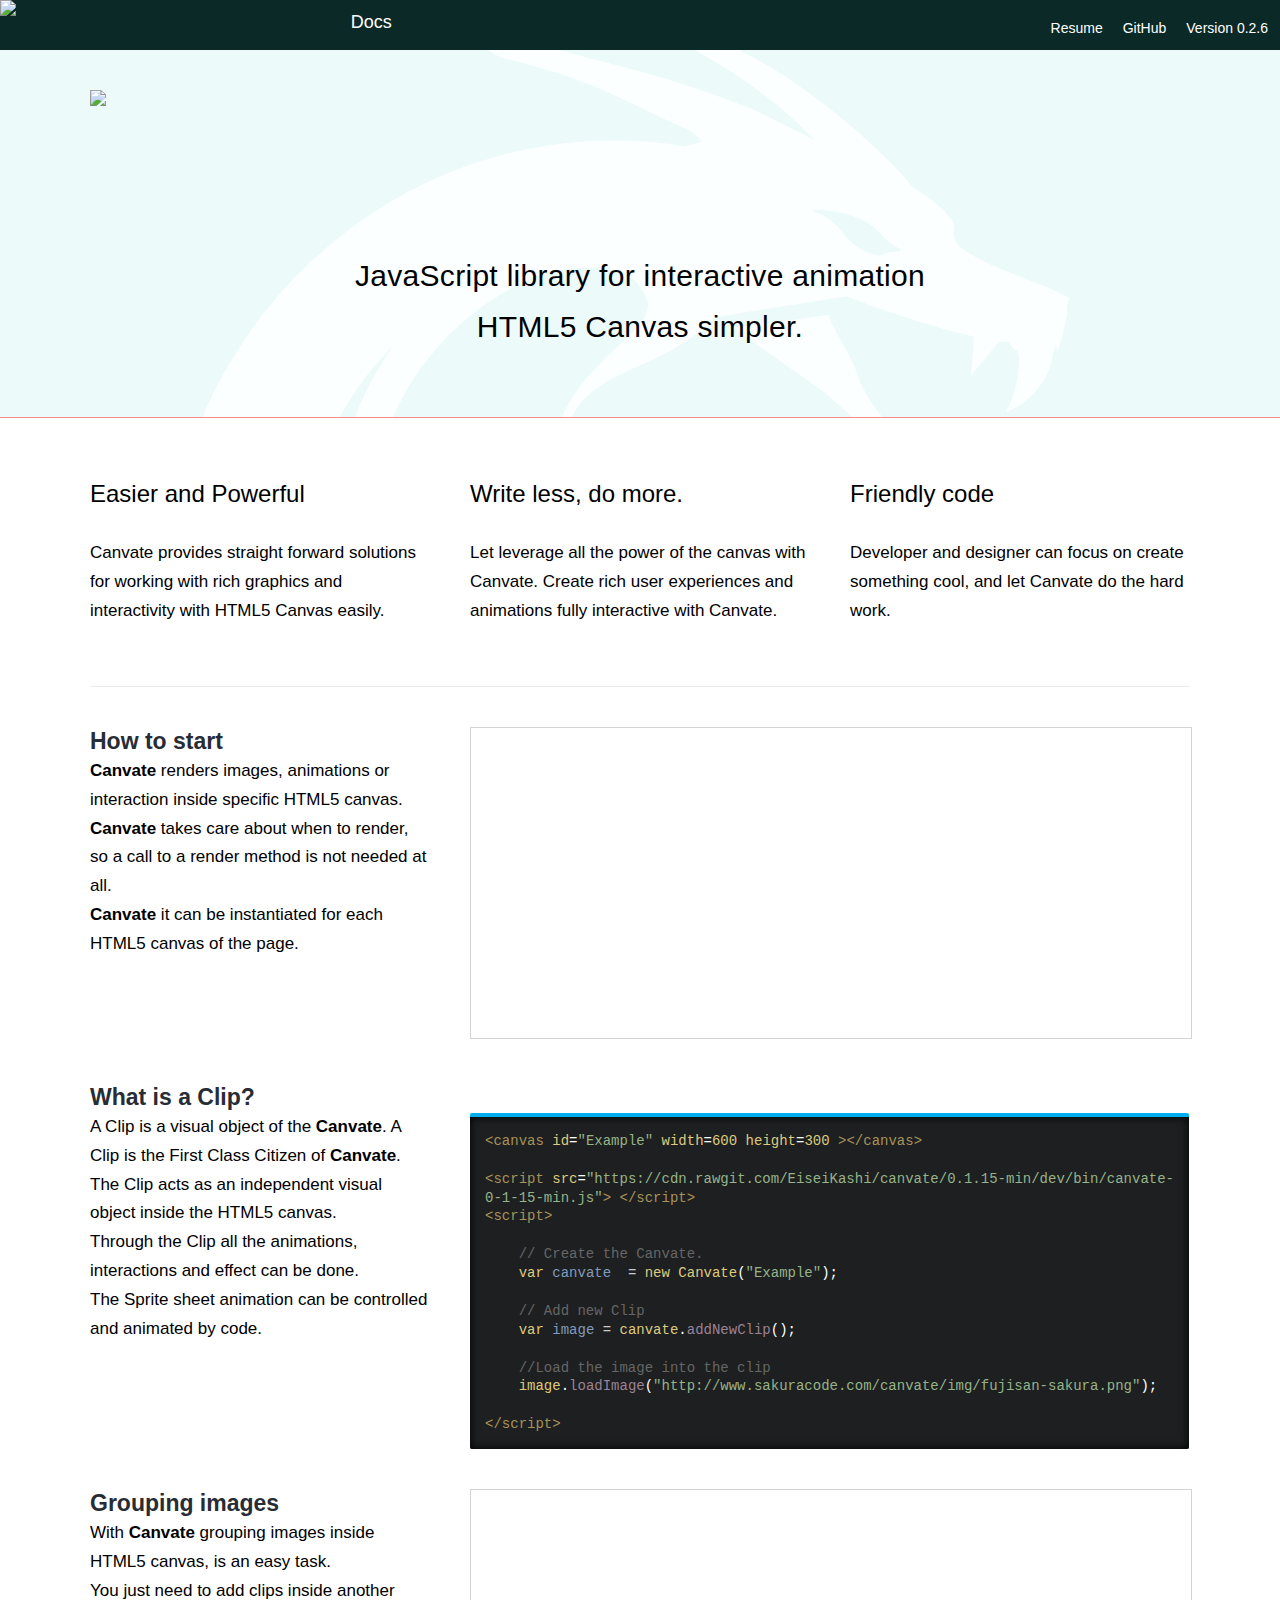
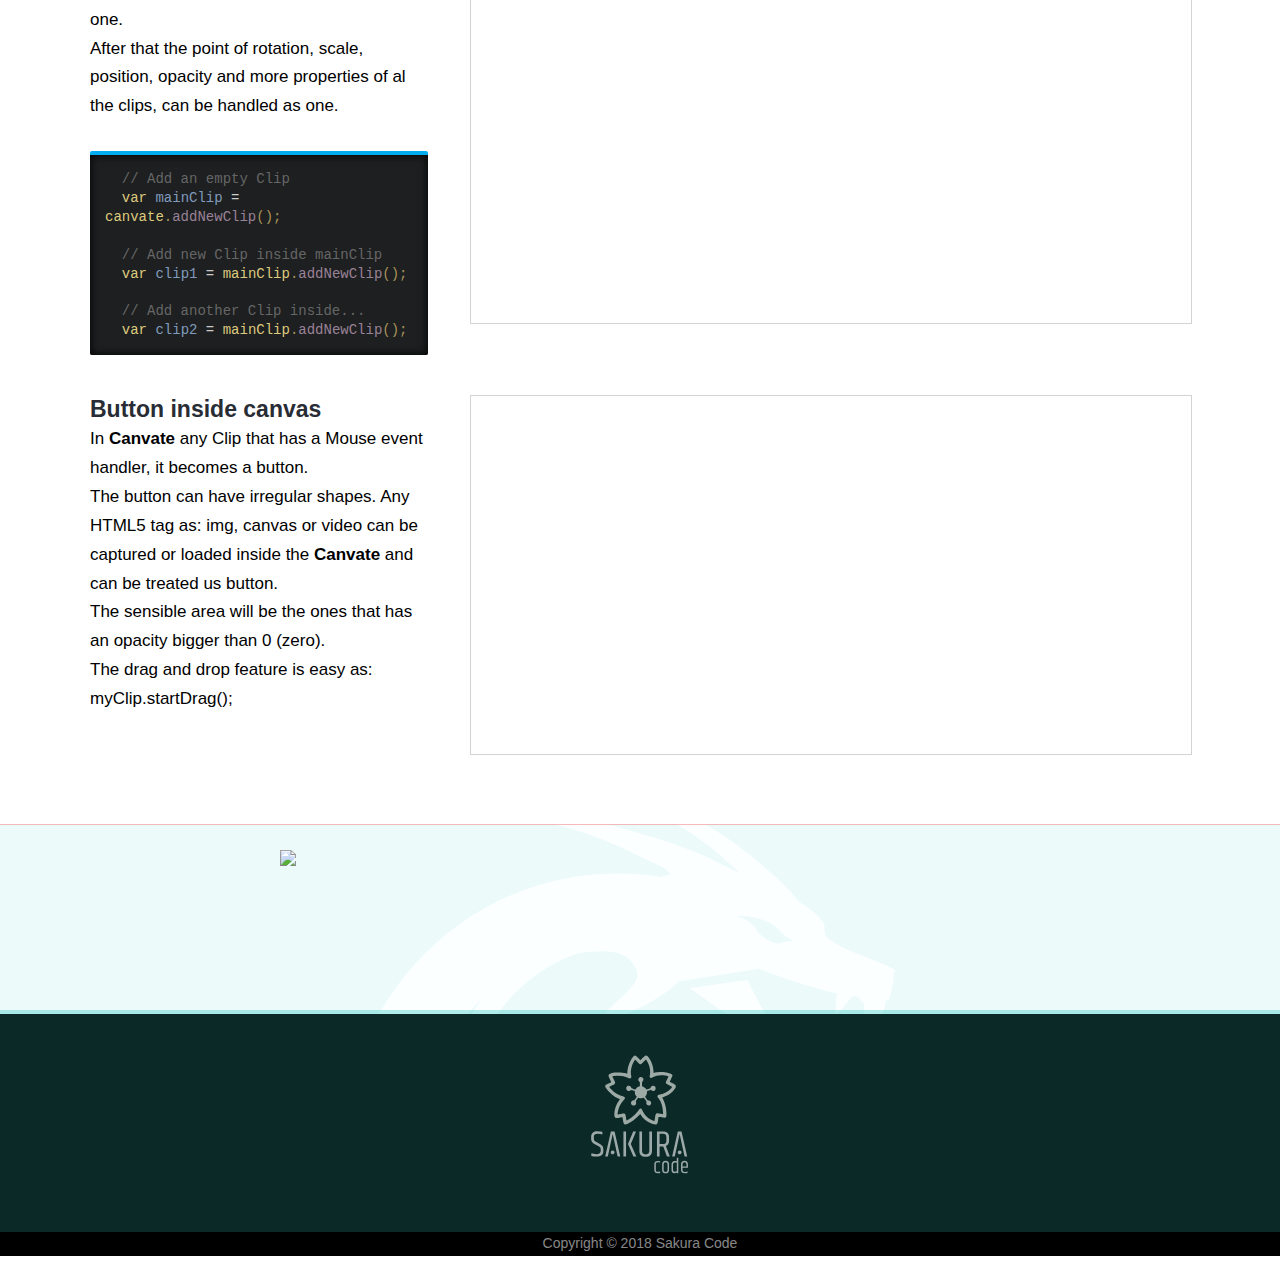
==== canvate/index.html @ 4db417fb "General udpate" ====
<!DOCTYPE html>
<html>
    <head>
    <link rel="shortcut icon" type="image/x-icon" href="canvate.ico">
    <html manifest="canvate.appcache">
    <meta charset="utf-8" />
    <meta name="viewport" content="width=device-width, initial-scale=1.0" />
	<style>
		*,html {
			box-sizing: border-box
		}
		body,html {
			-webkit-font-smoothing: antialiased;
			-moz-osx-font-smoothing: grayscale;
			font-family: -apple-system,BlinkMacSystemFont,Segoe UI,Roboto,Oxygen,Ubuntu,Cantarell,Fira Sans,Droid Sans,Helvetica Neue,sans-serif
		}

		*,a,abbr,address,blockquote,body,caption,cite,code,dd,del,dfn,div,dl,dt,em,fieldset,form,h1,h2,h3,h4,h5,h6,html,iframe,img,ins,label,legend,li,object,ol,p,pre,q,small,span,strong,sub,sup,table,tbody,td,tfoot,th,thead,tr,ul {
			margin: 0;
			border: 0;
			padding: 0
		}

		body,figure {
			position: relative
		}

		.row,figure img {
			width: 100%
		}

		.column-12,nav ul li {
			float: left
		}

		.mainHeader,.secondHeader {
			background-image: url(img/iso-canvate-shiroi.svg);
			background-repeat: no-repeat
		}

		.demos p,.mainArticle h1,.mainArticle p,.row,footer section ul li,h2,h3,pre {
			text-align: left
		}

		body {
			overflow-x: hidden
		}

		* {
			text-align: center
		}

		html {
			display: block;
			font-weight: 400;
			font-style: normal
		}

		a {
			color: inherit;
			text-decoration: none;
			background-color: transparent
		}

		a:active,a:hover {
			outline-width: 0;
			color: #55D5CD
		}

		h3 {
			font-size: 24px;
			font-weight: 200;
			line-height: 1.3
		}

		p {
			font-size: 17px;
			line-height: 1.7;
			font-weight: 400
		}

		ol,ul {
			list-style: none
		}

		article,aside,figcaption,figure,figure img,footer,header,hgroup,nav,object,section,video {
			display: block
		}

		a img {
			border: 0
		}

		.row {
			max-width: 1100px;
			min-width: 780px;
			margin: 0 auto
		}

		.column,.column-1,.column-10,.column-11,.column-2,.column-3,.column-4,.column-5,.column-6,.column-7,.column-8,.column-9 {
			margin-right: 3.8%;
			float: left;
			min-height: 1px
		}

		.column-1 {
			width: 4.85%
		}

		.column-2 {
			width: 13.45%
		}

		.column-3 {
			width: 22.05%
		}

		.column-4 {
			width: 30.75%
		}

		.column-5 {
			width: 39.45%
		}

		.column-6 {
			width: 48%
		}

		.column-7 {
			width: 56.75%
		}

		.column-8 {
			width: 65.4%
		}

		.column-9 {
			width: 74.05%
		}

		.column-10 {
			width: 82.7%
		}

		.column-11 {
			width: 91.35%
		}

		.column-12 {
			width: 100%
		}

		.last {
			margin-right: 0;
			padding-right: 0
		}

		embed,img,object {
			max-width: 100%
		}

		img {
			height: auto
		}

		footer,header,nav,section {
			border: 0;
			margin: 0;
			padding: 0;
			display: block
		}

		body header nav ul {
			padding-top: 0
		}

		body header aside ul {
			padding-top: 19px
		}

		body header nav ul li a {
			display: block;
			padding: 12px 20px 11px;
			cursor: pointer;
			font-weight: 300;
			font-size: 18px;
			text-decoration: none
		}

		header section img {
			display: block;
			margin-left: auto;
			margin-right: auto;
			width: auto%;
			height: 50px
		}

		header section p {
			margin-top: 30px;
			text-align: left
		}

		.header1 {
			background-color: #0a2927;
			color: #fff;
			position: fixed;
			z-index: 1;
			width: 100%;
			top: 0;
			left: 0
		}

		.mainHeader,pre {
			position: relative
		}

		section#header2 {
			padding-top: 90px;
			padding-bottom: 50px
		}

		section#header2 section p {
			text-align: center;
			font-size: 24px;
			letter-spacing: .01em;
			font-weight: 200
		}

		.demos h3,.mainArticle h1,.mainArticle h3,h2 {
			font-weight: 700
		}

		section#header3 {
			padding-bottom: 85px
		}

		section.headerButtons section a {
			font-size: 20px;
			color: #000;
			white-space: nowrap;
			transition: all .2s ease-out;
			-webkit-transition: all .2s ease-out;
			-moz-transition: all .2s ease-out;
			padding: 10px 25px;
			background-color: #55D5CD
		}

		section a {
			transition: all .2s ease-out;
			-webkit-transition: all .2s ease-out;
			-moz-transition: all .2s ease-out
		}

		#header5 section a:hover,section#header3 section a:hover {
			color: #fff
		}

		header.header4 {
			margin-top: 60px;
			border-bottom: 1px solid #ececec;
			padding-bottom: 60px
		}

		header.full-container.secondHeader {
			margin-top: 50px;
			border-top: .1px solid #f6898991;
			border-bottom: 4px solid #55d5cd75
		}

		section#header5 {
			padding-top: 25px;
			padding-bottom: 20px
		}

		aside ul li {
			float: right
		}

		aside a {
			padding: 5px 10px;
			white-space: nowrap;
			font-size: 14px
		}

		header.full-container.mainHeader,header.full-container.secondHeader {
			background-color: #55D5CD1c
		}

		.demos article {
			padding-top: 40px;
			height: 100%
		}

		.demos h3 {
			max-width: 11em;
			font-size: 23px;
			line-height: 1.3;
			color: #282c34
		}

		.demos section.codepen {
			height: 100%
		}

		.demos a {
			color: #55D5CD
		}

		.demos a:active,a:hover {
			outline-width: 0;
			color: #55D5CD
		}

		pre {
			margin: 0;
			counter-reset: linenumber
		}

		canvas {
			border: .5px solid #d3d3d3
		}

		h2 {
			color: #999;
			font-size: 14px;
			line-height: 3;
			margin-top: 20px;
			text-transform: uppercase;
			letter-spacing: .08em
		}

		footer {
			width: 100%;
			background-color: #0a2927;
			overflow: hidden
		}

		footer img {
			opacity: .6;
			width: 100px;
			height: auto;
			margin-top: 40px
		}

		footer a,footer p {
			font-size: 14px;
			color: #ffffff8a;
			margin-top: 52px;
		}

		.copy {
			width: 100%;
			background-color: #000
		}

		.copy p {
			width: 100%;
			max-width: 100%
		}

		.mainHeader {
			overflow: hidden;
			background-position: 157px -22px;
			background-size: 917px auto;
			border-bottom: .1px solid #f68989
		}

		.secondHeader {
			background-position: 337px -51px;
			background-size: 561px auto
		}

		#header5 section img {
			height: 125px
		}

		#header5 section a {
			display: inline-block;
			margin-top: 52px;
			padding: 10px 25px
		}

		.mainArticle,.mainArticle h1 {
			margin-top: 60px
		}

		.clearfix:after,ul:after {
			content: ".";
			display: block;
			height: 0;
			clear: both;
			visibility: hidden
		}

		* html .clearfix,* html ul {
			height: 1%
		}

		.clearfix,ul {
			display: block
		}

		.container {
			padding-left: 20px;
			padding-right: 20px
		}

		.full-container {
			width: 100%;
			padding-bottom: 15px
		}

		.navActive {
			background-color: #373940;
			color: #fff;
			outline: 0;
			border-bottom: #55d5cd solid 4px
		}

		.mainArticle h1 {
			color: #0a2927;
			margin-bottom: 30px;
			font-size: 60px;
			line-height: 65px
		}

		.mainArticle h3 {
			font-size: 25px;
			line-height: 1.3;
			padding-top: 30px
		}

		pre {
			border-radius: 2px;
			border-top: 4px solid #00aeef;
			-moz-box-shadow: inset 0 0 10px #000;
			box-shadow: inset 0 0 10px #000;
			font-family: "Source Code Pro",Menlo,Consolas,Monaco,monospace;
			font-size: 14px;
			padding: 15px;
			white-space: pre-wrap;
			line-height: 1.35;
			-moz-tab-size: 2;
			tab-size: 2;
			height: 100%;
			overflow: auto;
			-webkit-overflow-scrolling: touch;
			margin-top: 30px;
			color: #fff;
			background: #1d1f20
		}

		.cm-atom,.cm-keyword {
			color: #ddca7e
		}

		.box-html .cm-atom {
			color: #96b38a
		}

		.cm-number,.cm-unit {
			color: #d0782a
		}

		.cm-def {
			color: #809bbd
		}

		.cm-variable {
			color: #ddca7e
		}

		.cm-variable-2 {
			color: #809bbd
		}

		.cm-property {
			color: #9a8297
		}

		.cm-operator {
			color: #ccc
		}

		.cm-comment {
			color: #666
		}

		.cm-string,.cm-string-2 {
			color: #96b38a
		}

		.cm-meta {
			color: #9a8297
		}

		.cm-header {
			color: #ff6400
		}

		.cm-tag {
			color: #a7925a
		}

		.box-css .cm-tag,.cm-attribute,.cm-builtin,.cm-em,.cm-qualifier,.cm-strong {
			color: #ddca7e
		}

		@media screen and (min-width: 1280px) {
			section#header2 section img {
				height:160px;
				width: auto
			}

			section#header2 section p {
				font-size: 30px;
				margin-top: 0
			}

			section#header3 section a {
				font-size: 20px;
				padding-top: 15px;
				padding-bottom: 15px
			}

			.mainArticle h3 {
				font-size: 25px;
				line-height: 1.3
			}
		}

		@media handheld,only screen and (max-width: 779px) {
			body {
				font-size:16px;
				-webkit-text-size-adjust: none
			}

			body .container {
				padding: 0
			}

			body,body .container,body .row {
				min-width: 0
			}

			body .column,body .column-1,body .column-10,body .column-11,body .column-12,body .column-2,body .column-3,body .column-4,body .column-5,body .column-6,body .column-7,body .column-8,body .column-9 {
				width: auto;
				margin-left: 0;
				margin-right: 0;
				padding-left: 20px;
				padding-right: 20px
			}

			body .column-12 {
				float: none
			}

			header section p {
				margin-top: 5px
			}

			body header.full-container.mainHeader {
				background-image: url(img/iso-canvate-shiroi.svg);
				background-repeat: no-repeat;
				background-position: -91px -73px;
				background-size: 813px auto;
				border-bottom: .1px solid #f68989
			}

			aside.column-4.last {
				padding-left: 59px
			}

			section.column-12 {
				width: 100%;
				padding: 0;
				margin: 0
			}

			section.column-4 {
				width: 94.5%
			}

			section.codepen.column-8 {
				width: 85%
			}

			section#header2 {
				padding-top: 60px;
				padding-bottom: 30px
			}

			section#header2 section img {
				height: 100px
			}

			section#header3 {
				padding-bottom: 20px
			}

			header.header4 {
				margin-top: -5px;
				padding-bottom: 30px
			}

			header .phrase p {
				margin-top: 10px
			}

			section.phrase.column-4 {
				margin-top: 25px
			}

			section#header5 {
				padding-top: 20px;
				padding-bottom: 15px
			}

			.secondHeader {
				background-position: -36px -53px;
				background-size: 449px auto
			}

			section#sakura p {
				margin-top: 7px
			}

			.demos article {
				padding-top: 25px
			}

			.full-container {
				padding-bottom: 5px
			}

			header.full-container.secondHeader {
				margin-top: 25px
			}

			#header5 section.column-2 {
				display: none
			}

			#header5 section.column-4 {
				width: 49.9%;
				padding: 0
			}

			#header5 section a {
				margin-top: 20px
			}

			#header5 section.column-2.last {
				width: 0
			}

			footer section.column-3 {
				width: 19%;
				margin-left: 0;
				margin-right: 0
			}
		}

		@media screen and (max-width: 599px) {
			.container {
				padding:0
			}

			.header1 aside {
				display: none
			}
		}
	</style>
    <title>CANVATE</title>
    </head>
    <body class="full-container">
        <header class="header1 clearfix">
            <section class="column-3">
                <img src="http://sakuracode.com/canvate/img/canvate-shiroi-aoi-1.svg">
            </section>
            <nav class="column-5">
                <ul>
                    <li><a href="https://github.com/EiseiKashi/canvate/" target="_blank">Docs</a></li>
                </ul>
             </nav>
            <aside class="column-4 last">
                <ul>
                    <li><a href="https://cdn.rawgit.com/EiseiKashi/canvate/0.2.6/dev/bin/canvate-0-2-6.js">Version 0.2.6</a></li>
                    <li><a href="https://github.com/EiseiKashi/canvate/">GitHub</a></li>
                    <li><a href="http://sakuracode.com/canvate/resume/Eisei-Kashi-Full-Stack-Developer.pdf">Resume</a></li>
                </ul>
            </aside>
        </header>
        <header class="full-container mainHeader">
            <section id="header2" class="row clearfix">
                    <section class="column-12">
                        <img src="http://sakuracode.com/canvate/img/canvate.svg">
                        <p>JavaScript library for interactive animation</p>
                        <p>HTML5 Canvas simpler.</p>
                    </section>
            </section>
        </header>
        <header class="header4 row clearfix">
            <section class="phrase column-4">
                <h3>Easier and Powerful</h3>
                <p>Canvate provides straight forward solutions for working with rich graphics and interactivity with HTML5 Canvas easily.</p>
            </section>
            <section class="phrase column-4">
                <h3>Write less, do more.</h3>
                <p>Let leverage all the power of the canvas with Canvate. Create rich user experiences and animations fully interactive with Canvate.</p>
                
            </section>
            <section class="phrase column-4 last">
                <h3>Friendly code</h3>
                <p>Developer and designer can focus on create something cool, and let Canvate do the hard work.</p>
            </section>
        </header>
        <section class="demos full-container clearfix">
            <article class="row clearfix">
                <section class="column-4">
                    <h3>How to start</h3>
                    <p><b>Canvate</b> renders images, animations or interaction inside specific HTML5 canvas. <b>Canvate</b> takes care about when to render, so a call to a render method is not needed at all.</p>
                    <p><b>Canvate</b> it can be instantiated for each HTML5 canvas of the page.</p>
                </section>
                <section class="column-8 last">
					<canvas id="demo2" width=720 height=310></canvas>
				</section>
            </article>
			<article class="row clearfix">
				<section class="column-4">
                    <h3>What is a Clip?</h3>
                    <p>A Clip is a visual object of the <b>Canvate</b>. A Clip is the First Class Citizen of <b>Canvate</b>. The Clip acts as an independent visual object inside the HTML5 canvas.</p>
                    <p>Through the Clip all the animations, interactions and effect can be done.</p><p>The Sprite sheet animation can be controlled and animated by code.</p>
                </section>
                <section class="column-8 last">
                   <pre><code class=" cm-s-default"><span class="cm-tag cm-bracket">&lt;</span><span class="cm-tag">canvas</span> <span class="cm-attribute">id</span>=<span class="cm-string">"Example"</span> <span class="cm-attribute">width</span>=<span class="cm-attribute">600</span> <span class="cm-attribute">height</span>=<span class="cm-attribute">300</span> <span class="cm-tag cm-bracket cm-error">&gt;</span><span class="cm-tag cm-bracket">&lt;/</span><span class="cm-tag">canvas</span><span class="cm-tag cm-bracket">&gt;</span><br><br><span class="cm-tag cm-bracket">&lt;</span><span class="cm-tag">script</span> <span class="cm-attribute">src</span>=<span class="cm-string">"https://cdn.rawgit.com/EiseiKashi/canvate/0.1.15-min/dev/bin/canvate-0-1-15-min.js"</span><span class="cm-tag cm-bracket">&gt;</span> <span class="cm-tag cm-bracket">&lt;/</span><span class="cm-tag">script</span><span class="cm-tag cm-bracket">&gt;</span><br><span class="cm-tag cm-bracket">&lt;</span><span class="cm-tag">script</span><span class="cm-tag cm-bracket">&gt;</span><code data-lang="javascript" id="actual-js-code" data-og-lang="javascript" data-alt-lang="javascript" class=" cm-s-default">    <span class="cm-comment"><br><br>    // Create the Canvate.</span><br>    <span class="cm-keyword">var</span> <span class="cm-def">canvate</span>  <span class="cm-operator">=</span> <span class="cm-keyword">new</span> <span class="cm-variable">Canvate</span>(<span class="cm-string">"Example"</span>);<br><br>    <span class="cm-comment">// Add new Clip</span><br>    <span class="cm-keyword">var</span> <span class="cm-def">image</span> <span class="cm-operator">=</span> <span class="cm-variable">canvate</span>.<span class="cm-property">addNewClip</span>();<br><br>    <span class="cm-comment">//Load the image into the clip</span><br>    <span class="cm-variable">image</span>.<span class="cm-property">loadImage</span>(<span class="cm-string">"http://www.sakuracode.com/canvate/img/fujisan-sakura.png"</span>);<br></code><span class="cm-tag cm-bracket"><br>&lt;/</span><span class="cm-tag">script</span><span class="cm-tag cm-bracket">&gt;</span></code></pre>
                </section>
			</article>
             <article class="row clearfix">
                <section class="column-4">
                    <h3>Grouping images</h3>
                    <p>With <b>Canvate</b> grouping images inside HTML5 canvas, is an easy task.</p>
                    <p>You just need to add clips inside another one.</p><p>After that the point of rotation, scale, position, opacity and more properties of al the clips, can be handled as one.</p>
					<pre><code class=" cm-s-default"><span class="cm-tag cm-bracket"><span class="cm-comment">  // Add an empty Clip</span><br><span class="cm-keyword">  var</span> <span class="cm-def">mainClip</span> <span class="cm-operator">=</span> <span class="cm-variable">canvate</span>.<span class="cm-property">addNewClip</span>();<br><br><span class="cm-comment">  // Add new Clip inside mainClip</span><br><span class="cm-keyword">  var</span> <span class="cm-def">clip1</span> <span class="cm-operator">=</span> <span class="cm-variable">mainClip</span>.<span class="cm-property">addNewClip</span>();<br><br><span class="cm-comment">  // Add another Clip inside...</span><br><span class="cm-keyword">  var</span> <span class="cm-def">clip2</span> <span class="cm-operator">=</span> <span class="cm-variable">mainClip</span>.<span class="cm-property">addNewClip</span>();<br></span></code></pre>
				</section>
				<section class="column-8 last">
					<canvas id="demo3" width=720 height=433 ></canvas>
				</section>
            </article>
			<article class="row clearfix">
                <section class="column-4">
					<h3>Button inside canvas</h3>
                    <p>In <b>Canvate</b> any Clip that has a Mouse event handler, it becomes a button.</p>
					<p>The button can have irregular shapes. Any HTML5 tag as: img, canvas or video can be captured or loaded inside the <b>Canvate</b> and can be treated us button.</p>
                    <p>The sensible area will be the ones that has an opacity bigger than 0 (zero).</p>
					<p>The drag and drop feature is easy as: myClip.startDrag();</p>
				</section>
				<section class="column-8 last">
					<canvas id="demo5" width=720 height=358 ></canvas>
					
				</section>
            </article>
        </section>
		<header class="full-container secondHeader">
            <section id="header5" class="headerButtons row clearfix">
					<section class="column-2">
                    </section>
                    <section class="column-8">
                        <img src="http://sakuracode.com/canvate/img/canvate.svg">
                    </section>
					<section class="column-2 last">
                    </section>
            </section>
        </header>
		
		<footer>
			<section class="footer row clearfix">
				<section id="sakura" class="column-12">
					<img src="img/sakura-code-white.svg">
				</section>
			</section>
			<section class="copy">
				<p>Copyright © 2018 Sakura Code</p>
			</section>
		</footer>
        <script>
			window.Canvate=function(t){"use strict";if("string"==typeof t&&null==(t=document.getElementById(t)))throw"There is no element with the 'id': "+t;window.check=!0;for(var i=0,e=["ms","moz","webkit","o"],n=0;n<e.length&&!window.requestAnimationFrame;++n)window.requestAnimationFrame=window[e[n]+"RequestAnimationFrame"],window.cancelAnimationFrame=window[e[n]+"CancelAnimationFrame"]||window[e[n]+"CancelRequestAnimationFrame"];window.requestAnimationFrame||(window.requestAnimationFrame=function(t,e){var n=Date.now(),s=Math.max(0,16-(n-i)),h=window.setTimeout(function(){t(n+s)},s);return i=n+s,h}),window.cancelAnimationFrame||(window.cancelAnimationFrame=function(t){clearTimeout(t)});var s,h,l,a,o,r,u,c,f,m,g,d,v,w,p="mouseOver",x="mouseOut",N="mouseUp",M="mouseDown",C="mouseLeave",E="click",A="drag",y="drop",T="function",I="canvas",D="2d",L="image/png",R="Anonymous",S="play",Y="playFrom",b="playUntil",_="playBetween",F=["text","size","font","color","interline","textAlign","width","height","isWordWrap"],z=0,W={},X={},B=t,O=B.getContext(D),k=function(){},P=function(t){var i,e,n=0,s=!1,h=t,l={};this.addEventListener=function(t,e,h){if(null!=t&&""!=t&&typeof e===T){null==(i=l[t])&&(i=l[t]=[]);for(var a=i.length,o=0;o<a;o++)if(e[1]==e&&e[0]==h)return;switch(l[t].push([h,e]),t){case E:case p:case x:case M:case N:case C:case C:case A:case y:n++}return s=!0}},this.removeEventListener=function(t,e,h){if(null!=t&&""!=t&&typeof e===T&&null!=(i=l[t]))for(var a=i.length,o=0;o<a;o++)if((e=i[o])[1]==e&&e[0]==h){switch(l[t].splice(o,1),t){case E:case p:case x:case M:case N:case C:case C:case A:case y:n--}return n=Math.min(n,0),s=n>0,!0}},this.emit=function(t,n){if(null!=t&&""!=t&&null!=(i=l[t])){(n=null==n||"object"!=typeof n?{}:n).type=t,n.target=h;for(var s=i.length,a=0;a<s;a++)(e=i[a])[1].apply(e[0],[n])}},this.hasMouse=function(){return s}},H=function(t,i,e,n,s,h,l){var a,o,r,u,c,f,m,g,d,v,w,p,x,N,M,C,E,A,y,T,I,D,L,R;return n-i,s-e,E=(m=n*(c=Math.cos(t)))-(g=s*(f=Math.sin(t)))+i,A=(d=n*f)+(v=s*c)+e,y=(x=(w=n+h)*c)-g+i,T=(N=w*f)+v+e,I=x-(M=(p=s+l)*f)+i,D=N+(C=p*c)+e,L=m-M+i,R=d+C+e,{minX:a=Math.min(Math.min(E,y),Math.min(I,L)),minY:o=Math.min(Math.min(A,T),Math.min(D,R)),maxX:r=Math.max(Math.max(E,y),Math.max(I,L)),maxY:u=Math.max(Math.max(A,T),Math.max(D,R)),width:Math.abs(r-a),height:Math.abs(u-o)}},q=function(t){var i=this;this.TEXT_SET="textSet",this.IMAGE_SET="imageSet",this.IMAGE_LOADED="imageLoaded",this.IMAGE_ERROR="imageError",this.CLIP_ADDED="clipAdded",this.CLIP_REMOVED="clipRemoved",this.CYCLE_END="cycleEnd",this.CYCLE_START="cycleStart",this.RENDER="render";var e="clip"+ ++z;X[e]=this,this.name=e,this.x=0,this.y=0,this.width=null,this.height=null,this.alpha=1,this.scaleX=1,this.scaleY=1,this.rotation=0,this.pivotX=0,this.pivotY=0,this.visible=!0,this.isLoop=!1,this.background=null,this.isWordWrap=!0,this.text,this.font,this.fontSize,this.fontColor,this.interline,this.textAlign,this.bounds;var h,l,a,o,r,u,c,f,m,g,d,v,w,p,x,C,E,T,B,O,k,G,U,V,j,J,K,Q,Z,$,tt,it,et,nt,st,ht,lt,at,ot,rt,ut="auto",ct=0,ft=0,mt=60,gt=1,dt=0,vt=0,wt=0,pt=0,xt=new P(this),Nt=document.createElement(I),Mt=Nt.getContext(D),Ct=[],Et=[],At=null,yt=null,Tt=!1,It=!1;this.setPosition=function(t,i){!(null==t||isNaN(t))&&(this.x=t),!(null==i||isNaN(i))&&(this.y=i)},this.setSize=function(t,i){var e=null==t||isNaN(t)&&t!=ut,n=null==i||isNaN(i)&&i!=ut;e||n||t==ut&&i==ut||(null==At&&null==yt||(t==ut&&(t=i/yt*At),i==ut&&(i=t/At*yt)),this.width=t,this.height=i)},this.setScale=function(t,i){!(null==t||isNaN(t))&&(this.scaleX=t),!(null==i||isNaN(i))&&(this.scaleY=i)},this.setPivot=function(t,i){!(null==t||isNaN(t))&&(this.pivotX=t),!(null==i||isNaN(i))&&(this.pivotY=i)},this.fitInto=function(t,i,e,n){if(null!=t&&null!=i&&!isNaN(t)&&!isNaN(i)){(null==e||isNaN(e))&&(e=0),(null==n||isNaN(n))&&(n=0),this.render(0,0);var s=this.bounds.width,h=this.bounds.height,l=Math.min(t/s,i/h),a=this.width*l,o=this.height*l;this.setSize(a,o);var r=Math.floor((t-a)/2),u=Math.floor((i-o)/2);this.x=r+this.pivotX*a+e,this.y=u+this.pivotY*o+n}},this.setAutoWidth=function(){this.setSize(ut,this.height)},this.setAutoHeight=function(){this.setSize(this.width,ut)},this.crop=function(t,e,n,s,l,a){t=null==t?dt:t,e=null==e?vt:e,n=null==n?wt:n,s=null==s?pt:s;i.width=null,i.height=null,wt=null,pt=null;var o=document.createElement(I);o.width=n,o.height=s,l=null==l||isNaN(l)?n:l,a=null==a||isNaN(a)?s:a,o.getContext(D).drawImage(h,t,e,n,s,0,0,l,a);var r=document.createElement("img");r.crossOrigin=R,r.src=o.toDataURL(L),this.setImage(o),this.setSize(l,a)},this.setImage=function(t){null!=t&&((h=t).crossOrigin=R,At=t.naturalWidth,yt=t.naturalHeight,At=null==At?t.width:At,yt=null==yt?t.height:yt,this.width=null==this.width||0==this.width?At:this.width,this.height=null==this.height||0==this.height?yt:this.height,this.setSize(this.width,this.height),d=null,wt=null==wt||0==wt?At:wt,pt=null==pt||0==pt?yt:pt,this.setCycle(dt,vt,wt,pt),Yt(i.IMAGE_SET,{image:t}))},this.setCycle=function(t,i,e,n,s,l,a){if(x=dt=null==t||isNaN(t)?dt:t,C=vt=null==i||isNaN(i)?vt:i,E=wt=null==e||isNaN(e)?wt:e,T=pt=null==n||isNaN(n)?pt:n,l=null==l||isNaN(l)?0:l,a=null==a||isNaN(a)?0:a,null==s||isNaN(s)){var o=Math.floor(h.width/E),r=Math.floor(h.height/T);s=gt=o*r}for(0==gt&&(gt=1),Et.length=0,B=0;B<gt;B++)if(E*B,Et.push({x:x,y:C,width:E,height:T}),(x+=E)>=At&&(x=0,C+=T,vt>yt))throw new Error("The total frames is out of bound");1<gt&&this.setSize(E,ut)},this.setImageById=function(t){var i=document.getElementById(t);if(i.crossOrigin=R,null==i)throw"There is no element with the id: "+t;return this.setImage(i),i},this.loadImage=function(t,e){var n=new Image;n.onload=function(){i.setImage(n),Yt(i.IMAGE_LOADED,{image:n,src:t})},n.onerror=function(e){Yt(i.IMAGE_ERROR,{src:t})};var s=e?"?"+(new Date).getTime():"";n.crossOrigin=R,n.src=t+s},this.setMask=function(){Tt=!0},this.unsetMask=function(){Tt=!1},this.setBackground=function(t){this.background=t},this.setRect=function(t,e,n){if(null!=t&&null!=e&&!isNaN(t)&&!isNaN(e)){i.width=null,i.height=null,wt=null,pt=null;var s=document.createElement(I);s.width=t,s.height=e;var h=s.getContext(D);h.fillStyle=n,h.fillRect(0,0,t,e);var l=document.createElement("img");l.crossOrigin=R,l.src=s.toDataURL(L),this.setImage(s)}},this.setText=function(t,i,e,s,h,l,a,o){i=null==i?this.fontSize:i,e=null==e?this.font:e,s=null==s?this.fontColor:s,l=null==l?this.width:l,a=null==a?this.height:a,o=null==o?this.interline:o;var r=new function(t,i,e,s,h,l,a,o){var r=this;this.text=t,this.size=null==i||isNaN(i)?12:i,this.font=null==e?"sans-serif":e,this.color=null==s?"black":s,this.width=null==l||isNaN(l)?null:l,this.height=null==a||isNaN(a)?null:a,this.interline=null==o||isNaN(o)?1.313:o,this.textAlign=null==h?"left":h,this.isWordWrap=!0,this.naturalWidth,this.naturalHeight;var u,c,f,m,g,d,v,w,p,x,N=document.createElement(I),M=N.getContext(D),C=!1,E=[],A=[];this.getCanvas=function(){var t=!0,i=F.length;for(o=0;o<i;o++)m=r[F[o]],E[o]!=m&&(t=!1),E[o]=m;if(t&&C)return N;M.textAlign=r.textAlign,M.textBaseline="top",M.fillStyle=r.color,M.font=r.size+"px "+r.font;var e,s=r.text;if(p=null==this.width?Math.ceil(M.measureText(s).width):this.width,x=null==this.height?r.interline*r.size:this.height,this.isWordWrap){f=r.interline*r.size,A.length=0;var h=0,l=Math.ceil(M.measureText(s).width);c=l;for(var a=!1;l>p&&(g=s.indexOf("-"),d=s.indexOf(" "),g>0||d>0);)v=-1==g?d:-1==d?g:Mat.min(g,d),e=s.slice(0,v+(d==v?1:0)),w=s.slice(v+1),A.push(e),h+=f,a||(a=!0,c=0),l=Math.ceil(M.measureText(w).width),c=Math.max(Math.ceil(M.measureText(e).width),c),s=w;A.push(s)}switch(u=h+f,N.width=this.naturalWidth=p,N.height=this.naturalHeight=x,M.textAlign=r.textAlign,M.textBaseline="top",M.fillStyle=r.color,M.font=r.size+"px "+r.font,i=A.length,h=0,r.textAlign){case"left":n=0;break;case"center":n=N.width/2;break;case"right":n=N.width}for(var o=0;o<i;o++)e=A[o],M.fillText(e,n,h),h+=f;return C=t,N},this.getHeight=function(){return u},this.getWidth=function(){return c}}(t,i,e,s,h=null==h?this.textAlign:h,l,a,o);this.setImage(r.getCanvas()),this.text=r.text,this.fontSize=r.size,this.font=r.font,this.fontColor=r.color,this.interline=r.interline,this.textAlign=r.textAlign,d=r},this.textToImage=function(){if(null==d)return null;v=!0},this.getTextWidth=function(){return null==d?null:d.getWidth()},this.getTextHeight=function(){return null==d?null:d.getHeight()},this.fitToText=function(){null!=d&&(d.getCanvas(),this.width=d.getWidth(),this.height=d.getHeight())},this.getId=function(){return e},this.getNewClip=function(t){return new q(t)},this.addNewClip=function(t){var i=new q(t);return this.addClip(i),i},this.getClipAt=function(t){return Ct[t]},this.addClip=function(t){null!=t&&t!=this&&this.addClipAt(t,Ct.length)},this.addClipAt=function(t,e){if(null!=t&&t!=this&&!isNaN(e)){var n=t.getParent();null!=n&&n.removeClip(t),Ct.splice(e,0,t),W[t.getId()]=this,Yt(i.CLIP_ADDED,{parent:n})}},this.removeClip=function(t){if(null!=t&&t!=this)for(var i=Ct.length,e=0;e<i;e++)if(Ct[e]==t)return this.removeClipAt(e)},this.removeClipAt=function(t){if(!isNaN(t||t<0||!(t<Ct.length))){var e=Ct.splice(t,1)[0],n=W[e.getId()];return W[e.getId()]=null,Yt(i.CLIP_REMOVED,{parent:n}),e}},this.removeAllClips=function(){for(;Ct.length>0;)this.removeClipAt(0)},this.getTotalClip=function(){return Ct.length},this.setDepth=function(t,i){if(null!=t&&t!=this&&!isNaN(i)){i=Math.max(i,0);for(var e=Ct.length,n=0;n<e;n++)Ct[n]==t&&Ct.splice(i,0,Ct.splice(n,1)[0])}},this.swapClips=function(t,i){if(null!=t&&null!=i){for(var e,n,s,h=Ct.length;--h>-1;)t==(s=Ct[h])&&(e=h),i==s&&(n=h);if(null!=e&&null!=n){var l=Ct[e],a=Ct[n];Ct[e]=a,Ct[n]=l}}},this.toFront=function(t){null!=t&&this.setDepth(t,Ct.length-1)},this.toBack=function(t){null!=t&&this.setDepth(t,0)},this.getParent=function(){return W[e]},this.getClipByProp=function(t,i){return getClipListByProp(t,i)[0]},this.getClipListByProp=function(t,i){for(var e=Ct.length,n=[],s=0;s<e;s++){var h;(h=Ct[s])[t]==i&&n.push[h]}return n};var Dt=function(t){ct=ft>=t?-1:1,c=t},Lt=function(t){if(isNaN(t))throw new Error("The frame must be an integer and is: "+t);return O=(O=(O=t-1)<0?0:O)>=Et.length?Et.length-1:O};this.play=function(){var t=f;m=Date.now(),O=Et.length-1,g=S,u=0,Dt(O),Yt(i.CYCLE_START,{frame:t,action:g})},this.playFrom=function(t){var e=f;m=Date.now(),O=Lt(t),f=O+1,ft=O,u=O,g=Y,Dt(Et.length-1),Yt(i.CYCLE_START,{frame:e,action:g})},this.playUntil=function(t){var e=f;m=Date.now(),O=Lt(t),u=ft,g=b,Dt(O),Yt(i.CYCLE_START,{frame:e,action:g})},this.playBetween=function(t,e){var n=f;m=Date.now(),k=Lt(t),G=Lt(e),ft=k,u=k,f=k+1,g=_,Dt(G),Yt(i.CYCLE_START,{frame:n,action:g})},this.stop=function(){var t=f;m=Date.now(),f=(O=ft)+1,c=O,g="stop",f=null,g=null,Yt(i.CYCLE_START,{frame:t,action:g})},this.stopAt=function(t){var e=f;m=Date.now(),O=Lt(t),f=O+1,ft=Math.max(Math.min(O,Et.length),0),c=O,g="stopAt",f=null,g=null,Yt(i.CYCLE_START,{frame:e,action:g})},this.nextFrame=function(){if(ft>=Et.length-1){if(!this.isLoop)return;ft=0}var t=f;m=Date.now(),O=Math.max(Math.min(ft+1,Et.length),0),f=O+1,ft=O,c=O,g="nextFrame",Yt(i.CYCLE_START,{frame:t,action:g})},this.prevFrame=function(){if(0==ft){if(!this.isLoop)return;ft=Et.length-1}var t=f;m=Date.now(),O=Math.max(Math.min(ft-1,Et.length),0),f=O+1,ft=O,c=O,g="prevFrame",Yt(i.CYCLE_START,{frame:t,action:g})},this.getTotalFrames=function(){return gt},this.getCurrentFrame=function(){return f},this.setFrameRate=function(t){null==t||isNaN(t)||(mt=t)},this.getFrameRate=function(){return mt};var Rt=function(t){It=!0,w=l-i.x,p=a-i.y,Yt(A)},St=function(t){It=!1,Yt(y)};this.startDrag=function(){this.addEventListener(M,Rt,this),this.addEventListener(N,St,this)},this.stopDrag=function(){It=!1,this.removeEventListener(M,Rt,this),this.removeEventListener(N,St,this)},this.emitMouseEvent=function(t,e,n){s==this&&Yt(t,{x:e-i.x,y:n-i.y})},this.hasMouse=function(){return r},this.addEventListener=function(t,i,e){xt.addEventListener(t,i,e),r=xt.hasMouse()},this.removeEventListener=function(t,i,e){xt.removeEventListener(t,i,e),r=xt.hasMouse()},this.hasButton=function(){return _hasButton},this.debug=function(){};var Yt=function(t,i){xt.emit(t,i)};this.render=function(t,e){if(l=t,a=e,0==Ct.length&&null==h||0==this.visible)return{};V=Et[U=ft];try{dt=V.x,vt=V.y,wt=V.width,pt=V.height}catch(t){this.name}if(f=U+1,(j=Date.now())-m>=1e3/mt)if(m=j,ft!=c)ft+=ct,ft=Math.max(0,ft);else if(0!=ct){if(this.isLoop)switch(g){case _:case b:case Y:ft=u;break;case S:ft=0}else ct=0;null!=g&&Yt(i.CYCLE_END,{frame:f,action:g})}var n,s,x,N,M;null!=d&&(d.text=this.text,d.size=this.fontSize,d.font=this.font,d.color=this.fontColor,d.interline=this.interline,d.textAlign=this.textAlign,d.isWordWrap=this.isWordWrap,d.width=this.width,d.height=this.height,h=d.getCanvas(),At=wt=this.width,yt=pt=this.height),It&&(this.x=l-w,this.y=a-p),J=this.x,K=this.y,at=this.scaleX,ot=this.scaleY,Q=this.width*at,Z=this.height*ot,nt=this.pivotX*Q*at,st=this.pivotY*Z*ot,$=dt,tt=vt,it=wt,et=pt,lt=this.rotation*Math.PI/180;var C,E,A,y=[];n=null,s=null,x=null,N=null,null!=h&&(n=(M=H(0,J,K,-nt,-st,Q,Z)).minX,s=M.minY,x=M.maxX,N=M.maxY),null!=h?(C=Q/At,E=Z/yt,C=isNaN(C)?1:C,E=isNaN(E)?1:E):(C=1,E=1),C*=at,E*=ot,o=null;var T=J-nt,I=K-st,D=Ct.length;for(U=0;U<D;U++)ht=Ct[U],rt=ht.render(t-i.x,e-i.y,!1),null!=rt.inner&&(A=rt.bounds,y.push({canvas:rt.inner,x:A.minX,y:A.minY}),Boolean(rt.clipMouse)&&(o=rt.clipMouse),null!=n?(n=Math.min((A.minX+T)*C,n),s=Math.min((A.minY+I)*E,s),x=Math.max((A.maxX+T)*C,x),N=Math.max((A.maxY+I)*E,N)):(n=(A.minX+T)*C,s=(A.minY+I)*E,x=(A.maxX+T)*C,N=(A.maxY+I)*E));var L=Math.abs(x-n),R=Math.abs(N-s);n=(M=H(lt,J,K,-(J-n),-(K-s),L,R)).minX,s=M.minY,x=M.maxX,N=M.maxY,Nt.width=M.width,Nt.height=M.height,Mt.save(),Mt.globalAlpha=i.alpha;var F,z,W,X,B,O,k=at<0?-Nt.width:0,P=ot<0?-Nt.height:0,q=J-n+k,G=K-s+P;Mt.translate(q,G),Mt.rotate(lt),at=at<0?-1:1,ot=ot<0?-1:1,Mt.scale(at,ot),null!=i.background&&(Mt.fillStyle=i.background,Mt.fillRect(0,0,Nt.width,Nt.height)),null!=h&&0!=h.width&&0!=h.height?Mt.drawImage(h,$,tt,it,et,-nt,-st,Q,Z):(i.width=L,i.height=R,At=L,yt=R,it=L,et=R),Tt&&(Mt.globalCompositeOperation="source-in");D=y.length;for(var ut=0;ut<D;ut++)null!=(O=y[ut])&&0!=O.canvas.width&&0!=O.canvas.height&&(F=O.canvas,z=(O.x-nt)*C,W=(O.y-st)*E,X=F.width*C,B=F.height*E,Mt.drawImage(O.canvas,z,W,X,B));if(Mt.globalCompositeOperation="source-over",r){var gt=Mt.getImageData(t-n,e-s,1,1).data;gt[3]>0&&(o=i)}Mt.restore(),Nt.id=i.name;var xt={inner:Nt,clipMouse:o,bounds:M,x:n,y:s};return Yt(i.RENDER,{}),v&&(v=!1,this.setImage(h)),this.bounds=M,xt},this.setImage(t)},G=function(){void 0!=l&&void 0!=a&&(g="default",null!=f&&f.hasMouse()?(g="pointer",f!=c&&(U(),c=f,s=f,null!=f&&f.emitMouseEvent(p,l,a),s=null)):U(),B.style.cursor=g)},U=function(t){Boolean(c)&&c.hasMouse()&&(s=c,c.emitMouseEvent(x,l,a),t&&c.emitMouseEvent(N,l,a),c=null,f=null,s=null)},V=function(){f=null,B.width=m.width,B.height=m.height,h.width=m.width,h.height=m.height,v=m.render(l,a),d=v.inner,Boolean(d)&&0!=d.width&&0!=d.height&&(O.drawImage(d,v.x,v.y),null!=(w=v.clipMouse)&&(f=w)),k(),requestAnimationFrame(V)};return function(){B.width=B.width,B.height=B.height,h=B.cloneNode(),h.getContext(D),h.width=B.width,h.height=B.height,(m=new q).name="canvateStage",m.setImage(B),delete m.setImage,delete m.setText,delete m.setImageById,delete m.loadImage,B.onmousemove=function(t){t.preventDefault(),u=B.getBoundingClientRect(),o=t.clientX,r=t.clientY,l=(o-u.left)*(B.width/u.width),a=(r-u.top)*(B.width/u.width),k=G},B.onclick=function(t){t.preventDefault(),null!=f&&f.hasMouse()&&(s=f,f.emitMouseEvent(E,l,a),s=null)},B.onmousedown=function(t){t.preventDefault(),null!=f&&f.hasMouse()&&(s=f,f.emitMouseEvent(M,l,a),s=null)},B.onmouseup=function(t){t.preventDefault(),null!=f&&f.hasMouse()&&(s=f,f.emitMouseEvent(N,l,a),s=null)},window.onmouseleave=function(t){U(!0)},document.onmouseleave=B.onmouseleave=function(t){U(!0),k=function(){}};new P(B);V()}(),m};
        </script>
		<script>
			var text,button,canvasWidth=600,Demo2=function(){var t=new Canvate("demo2"),e=t.addNewClip(),a=t.addNewClip(),o=t.addNewClip();o.addNewClip();o.addEventListener("imageLoaded",function(){o.setCycle(0,0,o.width/5,o.height/3),o.isLoop=!0,o.play();o.x=2*-o.width,o.y=215,o.addEventListener("render",function(){o.x+=5,o.x>canvasWidth&&(o.x=2*-o.width)},this)}),o.loadImage("http://sakuracode.com/canvate/img/sample1-2.png"),e.loadImage("http://sakuracode.com/canvate/img/sample1-3.svg"),e.setPosition(350,10),a.loadImage("http://sakuracode.com/canvate/img/fujisan-sakura.png"),a.setSize(250,"auto"),a.setPosition(10,10)},Demo3=function(){var t=new Canvate("demo3"),e=t.addNewClip(),a=e.addNewClip();a.loadImage("http://www.sakuracode.com/canvate/img/fujisan-sakura.png"),a.x=220;var o=e.addNewClip();o.setSize(164,"auto"),o.setPosition(17,0),o.loadImage("http://www.sakuracode.com/canvate/img/sample1-3.svg"),e.setPivot(.5,.5),e.setSize("auto",100),e.setPosition(t.width/2,t.height/2);e.addEventListener("render",function(){e.rotation+=.25})},Demo5=function(){var t=new Canvate("demo5"),e=t.addNewClip();(button=e.addNewClip()).addEventListener("imageLoaded",function(){(text=e.addNewClip()).setText("DRAG ME!",20,"Arial","blue","center"),text.width=button.width,text.y=button.y+button.height+5;e.startDrag(),e.setPivot(.5,.5),e.addEventListener("drag",function(){text.fontColor="red",text.setText("DRAGGING")}),e.addEventListener("drop",function(){text.fontColor="blue",text.setText("DRAG ME!")}),e.setPosition(t.width/2,t.height/2)}),button.loadImage("http://www.sakuracode.com/canvate/img/iso-sakura.svg?1")},demo2=new Demo2,demo3=new Demo3,demo5=new Demo5;
		</script>
	</body>
</html>
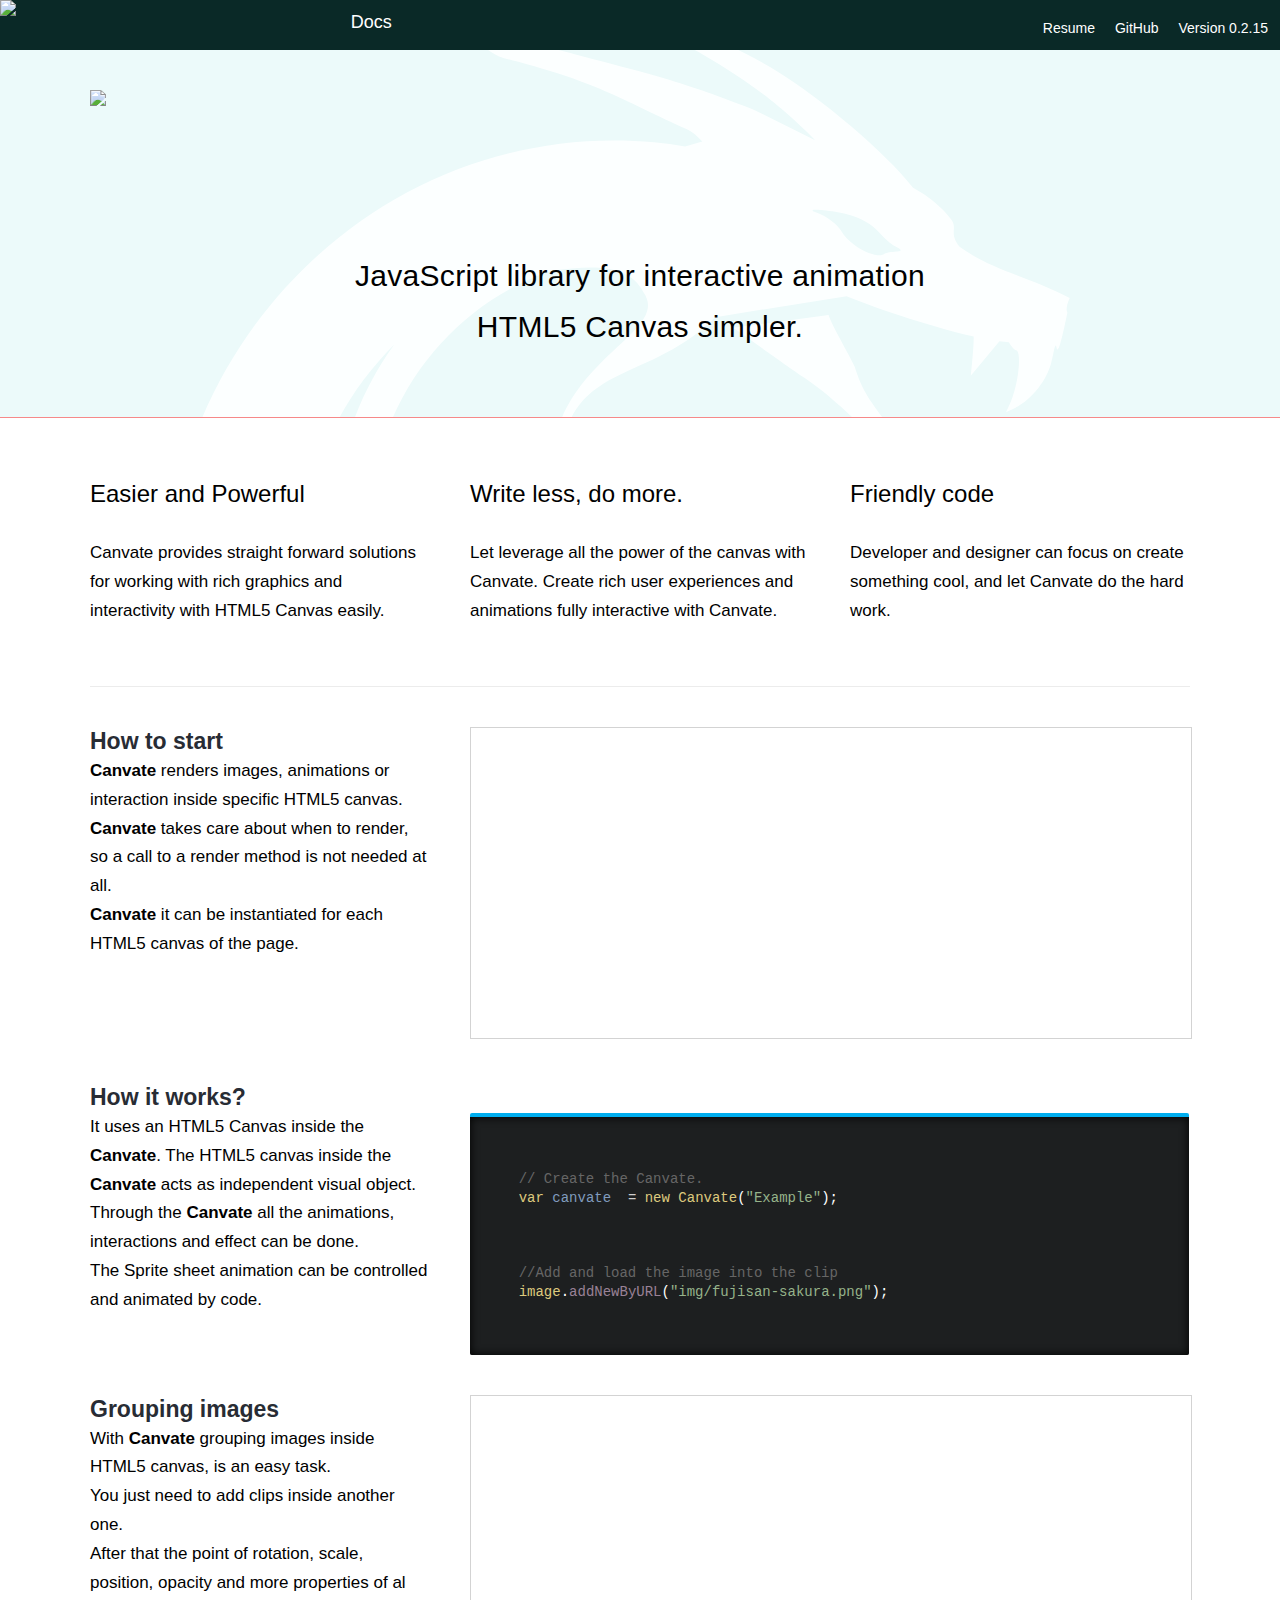
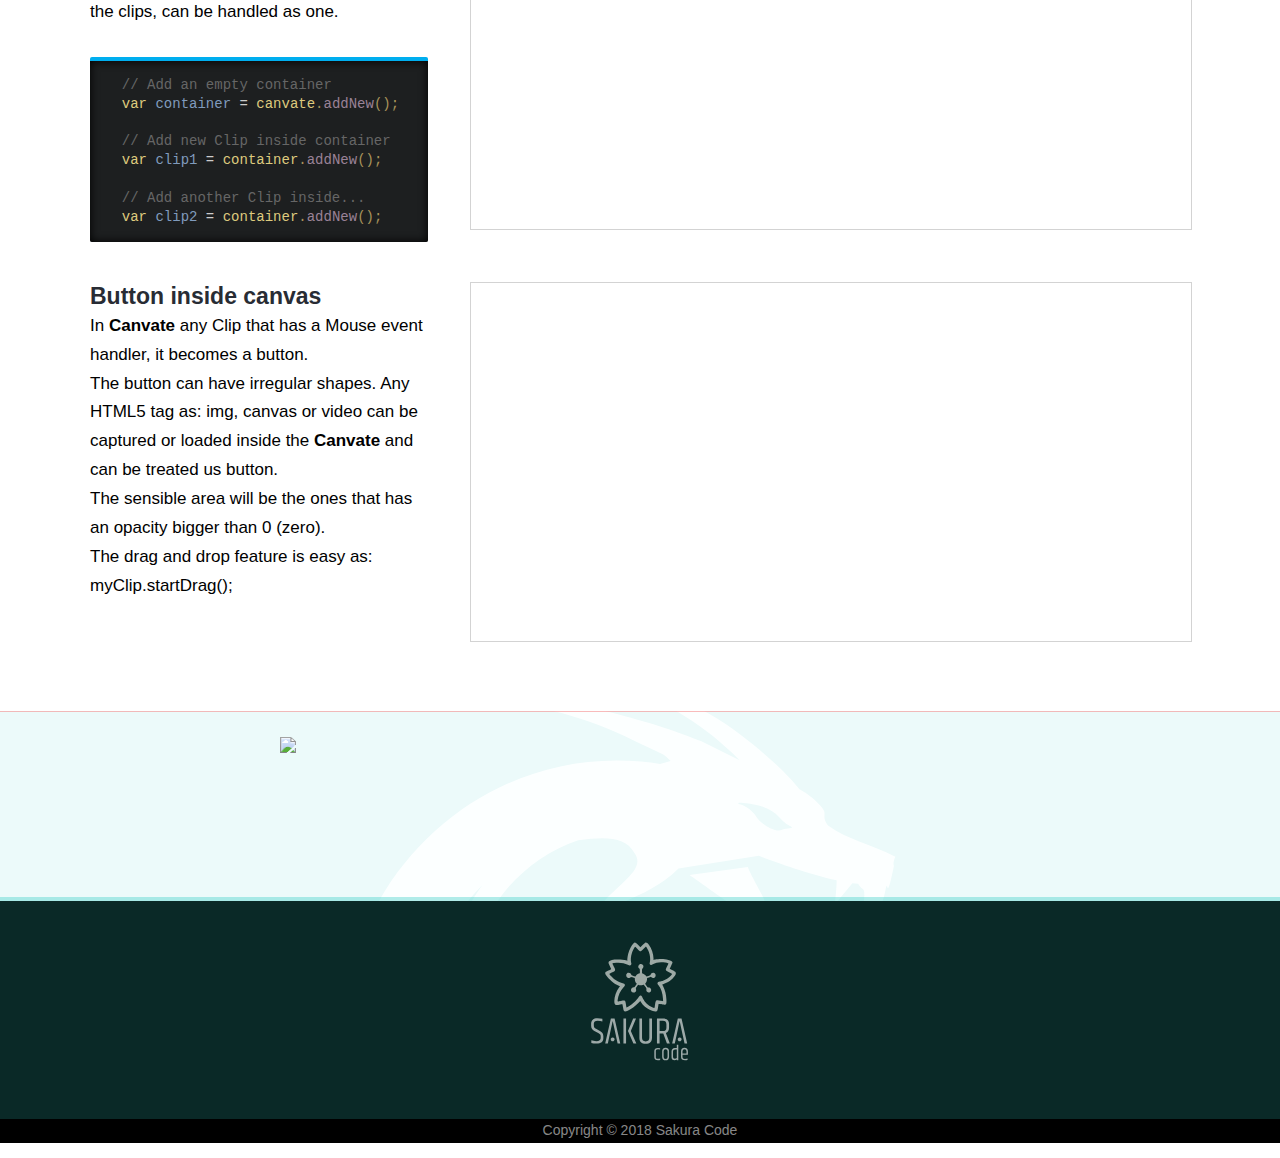
==== commit 954f6416: "General Update" ====
--- a/canvate/index.html
+++ b/canvate/index.html
@@ -192,7 +192,7 @@
 			display: block;
 			margin-left: auto;
 			margin-right: auto;
-			width: auto%;
+			width: auto;
 			height: 50px
 		}
 
@@ -686,7 +686,7 @@
              </nav>
             <aside class="column-4 last">
                 <ul>
-                    <li><a href="https://cdn.rawgit.com/EiseiKashi/canvate/0.2.6/dev/bin/canvate-0-2-6.js">Version 0.2.6</a></li>
+                    <li><a href="js/canvate-0-2-15.js">Version 0.2.15</a></li>
                     <li><a href="https://github.com/EiseiKashi/canvate/">GitHub</a></li>
                     <li><a href="http://sakuracode.com/canvate/resume/Eisei-Kashi-Full-Stack-Developer.pdf">Resume</a></li>
                 </ul>
@@ -724,17 +724,17 @@
                     <p><b>Canvate</b> it can be instantiated for each HTML5 canvas of the page.</p>
                 </section>
                 <section class="column-8 last">
-					<canvas id="demo2" width=720 height=310></canvas>
+					<canvas id="demo1" width=720 height=310></canvas>
 				</section>
             </article>
 			<article class="row clearfix">
 				<section class="column-4">
-                    <h3>What is a Clip?</h3>
-                    <p>A Clip is a visual object of the <b>Canvate</b>. A Clip is the First Class Citizen of <b>Canvate</b>. The Clip acts as an independent visual object inside the HTML5 canvas.</p>
-                    <p>Through the Clip all the animations, interactions and effect can be done.</p><p>The Sprite sheet animation can be controlled and animated by code.</p>
+                    <h3>How it works?</h3>
+                    <p>It uses an HTML5 Canvas inside the <b>Canvate</b>. The HTML5 canvas inside the <b>Canvate</b> acts as independent visual object.</p>
+                    <p>Through the <b>Canvate</b> all the animations, interactions and effect can be done.</p><p>The Sprite sheet animation can be controlled and animated by code.</p>
                 </section>
                 <section class="column-8 last">
-                   <pre><code class=" cm-s-default"><span class="cm-tag cm-bracket">&lt;</span><span class="cm-tag">canvas</span> <span class="cm-attribute">id</span>=<span class="cm-string">"Example"</span> <span class="cm-attribute">width</span>=<span class="cm-attribute">600</span> <span class="cm-attribute">height</span>=<span class="cm-attribute">300</span> <span class="cm-tag cm-bracket cm-error">&gt;</span><span class="cm-tag cm-bracket">&lt;/</span><span class="cm-tag">canvas</span><span class="cm-tag cm-bracket">&gt;</span><br><br><span class="cm-tag cm-bracket">&lt;</span><span class="cm-tag">script</span> <span class="cm-attribute">src</span>=<span class="cm-string">"https://cdn.rawgit.com/EiseiKashi/canvate/0.1.15-min/dev/bin/canvate-0-1-15-min.js"</span><span class="cm-tag cm-bracket">&gt;</span> <span class="cm-tag cm-bracket">&lt;/</span><span class="cm-tag">script</span><span class="cm-tag cm-bracket">&gt;</span><br><span class="cm-tag cm-bracket">&lt;</span><span class="cm-tag">script</span><span class="cm-tag cm-bracket">&gt;</span><code data-lang="javascript" id="actual-js-code" data-og-lang="javascript" data-alt-lang="javascript" class=" cm-s-default">    <span class="cm-comment"><br><br>    // Create the Canvate.</span><br>    <span class="cm-keyword">var</span> <span class="cm-def">canvate</span>  <span class="cm-operator">=</span> <span class="cm-keyword">new</span> <span class="cm-variable">Canvate</span>(<span class="cm-string">"Example"</span>);<br><br>    <span class="cm-comment">// Add new Clip</span><br>    <span class="cm-keyword">var</span> <span class="cm-def">image</span> <span class="cm-operator">=</span> <span class="cm-variable">canvate</span>.<span class="cm-property">addNewClip</span>();<br><br>    <span class="cm-comment">//Load the image into the clip</span><br>    <span class="cm-variable">image</span>.<span class="cm-property">loadImage</span>(<span class="cm-string">"http://www.sakuracode.com/canvate/img/fujisan-sakura.png"</span>);<br></code><span class="cm-tag cm-bracket"><br>&lt;/</span><span class="cm-tag">script</span><span class="cm-tag cm-bracket">&gt;</span></code></pre>
+                   <pre><code data-lang="javascript" id="actual-js-code" data-og-lang="javascript" data-alt-lang="javascript" class=" cm-s-default">    <span class="cm-comment"><br><br>    // Create the Canvate.</span><br>    <span class="cm-keyword">var</span> <span class="cm-def">canvate</span>  <span class="cm-operator">=</span> <span class="cm-keyword">new</span> <span class="cm-variable">Canvate</span>(<span class="cm-string">"Example"</span>);<br><br><br><br>    <span class="cm-comment">//Add and load the image into the clip</span><br>    <span class="cm-variable">image</span>.<span class="cm-property">addNewByURL</span>(<span class="cm-string">"img/fujisan-sakura.png"</span>);              <br></code><span class="cm-tag cm-bracket"><br><br></code></pre>
                 </section>
 			</article>
              <article class="row clearfix">
@@ -742,10 +742,10 @@
                     <h3>Grouping images</h3>
                     <p>With <b>Canvate</b> grouping images inside HTML5 canvas, is an easy task.</p>
                     <p>You just need to add clips inside another one.</p><p>After that the point of rotation, scale, position, opacity and more properties of al the clips, can be handled as one.</p>
-					<pre><code class=" cm-s-default"><span class="cm-tag cm-bracket"><span class="cm-comment">  // Add an empty Clip</span><br><span class="cm-keyword">  var</span> <span class="cm-def">mainClip</span> <span class="cm-operator">=</span> <span class="cm-variable">canvate</span>.<span class="cm-property">addNewClip</span>();<br><br><span class="cm-comment">  // Add new Clip inside mainClip</span><br><span class="cm-keyword">  var</span> <span class="cm-def">clip1</span> <span class="cm-operator">=</span> <span class="cm-variable">mainClip</span>.<span class="cm-property">addNewClip</span>();<br><br><span class="cm-comment">  // Add another Clip inside...</span><br><span class="cm-keyword">  var</span> <span class="cm-def">clip2</span> <span class="cm-operator">=</span> <span class="cm-variable">mainClip</span>.<span class="cm-property">addNewClip</span>();<br></span></code></pre>
+					<pre><code class=" cm-s-default"><span class="cm-tag cm-bracket"><span class="cm-comment">  // Add an empty container</span><br><span class="cm-keyword">  var</span> <span class="cm-def">container</span> <span class="cm-operator">=</span> <span class="cm-variable">canvate</span>.<span class="cm-property">addNew</span>();<br><br><span class="cm-comment">  // Add new Clip inside container</span><br><span class="cm-keyword">  var</span> <span class="cm-def">clip1</span> <span class="cm-operator">=</span> <span class="cm-variable">container</span>.<span class="cm-property">addNew</span>();<br><br><span class="cm-comment">  // Add another Clip inside...</span><br><span class="cm-keyword">  var</span> <span class="cm-def">clip2</span> <span class="cm-operator">=</span> <span class="cm-variable">container</span>.<span class="cm-property">addNew</span>();<br></span></code></pre>
 				</section>
 				<section class="column-8 last">
-					<canvas id="demo3" width=720 height=433 ></canvas>
+					<canvas id="demo2" width=720 height=433 ></canvas>
 				</section>
             </article>
 			<article class="row clearfix">
@@ -757,7 +757,7 @@
 					<p>The drag and drop feature is easy as: myClip.startDrag();</p>
 				</section>
 				<section class="column-8 last">
-					<canvas id="demo5" width=720 height=358 ></canvas>
+					<canvas id="demo3" width=720 height=358 ></canvas>
 					
 				</section>
             </article>
@@ -784,11 +784,7 @@
 				<p>Copyright © 2018 Sakura Code</p>
 			</section>
 		</footer>
-        <script>
-			window.Canvate=function(t){"use strict";if("string"==typeof t&&null==(t=document.getElementById(t)))throw"There is no element with the 'id': "+t;window.check=!0;for(var i=0,e=["ms","moz","webkit","o"],n=0;n<e.length&&!window.requestAnimationFrame;++n)window.requestAnimationFrame=window[e[n]+"RequestAnimationFrame"],window.cancelAnimationFrame=window[e[n]+"CancelAnimationFrame"]||window[e[n]+"CancelRequestAnimationFrame"];window.requestAnimationFrame||(window.requestAnimationFrame=function(t,e){var n=Date.now(),s=Math.max(0,16-(n-i)),h=window.setTimeout(function(){t(n+s)},s);return i=n+s,h}),window.cancelAnimationFrame||(window.cancelAnimationFrame=function(t){clearTimeout(t)});var s,h,l,a,o,r,u,c,f,m,g,d,v,w,p="mouseOver",x="mouseOut",N="mouseUp",M="mouseDown",C="mouseLeave",E="click",A="drag",y="drop",T="function",I="canvas",D="2d",L="image/png",R="Anonymous",S="play",Y="playFrom",b="playUntil",_="playBetween",F=["text","size","font","color","interline","textAlign","width","height","isWordWrap"],z=0,W={},X={},B=t,O=B.getContext(D),k=function(){},P=function(t){var i,e,n=0,s=!1,h=t,l={};this.addEventListener=function(t,e,h){if(null!=t&&""!=t&&typeof e===T){null==(i=l[t])&&(i=l[t]=[]);for(var a=i.length,o=0;o<a;o++)if(e[1]==e&&e[0]==h)return;switch(l[t].push([h,e]),t){case E:case p:case x:case M:case N:case C:case C:case A:case y:n++}return s=!0}},this.removeEventListener=function(t,e,h){if(null!=t&&""!=t&&typeof e===T&&null!=(i=l[t]))for(var a=i.length,o=0;o<a;o++)if((e=i[o])[1]==e&&e[0]==h){switch(l[t].splice(o,1),t){case E:case p:case x:case M:case N:case C:case C:case A:case y:n--}return n=Math.min(n,0),s=n>0,!0}},this.emit=function(t,n){if(null!=t&&""!=t&&null!=(i=l[t])){(n=null==n||"object"!=typeof n?{}:n).type=t,n.target=h;for(var s=i.length,a=0;a<s;a++)(e=i[a])[1].apply(e[0],[n])}},this.hasMouse=function(){return s}},H=function(t,i,e,n,s,h,l){var a,o,r,u,c,f,m,g,d,v,w,p,x,N,M,C,E,A,y,T,I,D,L,R;return n-i,s-e,E=(m=n*(c=Math.cos(t)))-(g=s*(f=Math.sin(t)))+i,A=(d=n*f)+(v=s*c)+e,y=(x=(w=n+h)*c)-g+i,T=(N=w*f)+v+e,I=x-(M=(p=s+l)*f)+i,D=N+(C=p*c)+e,L=m-M+i,R=d+C+e,{minX:a=Math.min(Math.min(E,y),Math.min(I,L)),minY:o=Math.min(Math.min(A,T),Math.min(D,R)),maxX:r=Math.max(Math.max(E,y),Math.max(I,L)),maxY:u=Math.max(Math.max(A,T),Math.max(D,R)),width:Math.abs(r-a),height:Math.abs(u-o)}},q=function(t){var i=this;this.TEXT_SET="textSet",this.IMAGE_SET="imageSet",this.IMAGE_LOADED="imageLoaded",this.IMAGE_ERROR="imageError",this.CLIP_ADDED="clipAdded",this.CLIP_REMOVED="clipRemoved",this.CYCLE_END="cycleEnd",this.CYCLE_START="cycleStart",this.RENDER="render";var e="clip"+ ++z;X[e]=this,this.name=e,this.x=0,this.y=0,this.width=null,this.height=null,this.alpha=1,this.scaleX=1,this.scaleY=1,this.rotation=0,this.pivotX=0,this.pivotY=0,this.visible=!0,this.isLoop=!1,this.background=null,this.isWordWrap=!0,this.text,this.font,this.fontSize,this.fontColor,this.interline,this.textAlign,this.bounds;var h,l,a,o,r,u,c,f,m,g,d,v,w,p,x,C,E,T,B,O,k,G,U,V,j,J,K,Q,Z,$,tt,it,et,nt,st,ht,lt,at,ot,rt,ut="auto",ct=0,ft=0,mt=60,gt=1,dt=0,vt=0,wt=0,pt=0,xt=new P(this),Nt=document.createElement(I),Mt=Nt.getContext(D),Ct=[],Et=[],At=null,yt=null,Tt=!1,It=!1;this.setPosition=function(t,i){!(null==t||isNaN(t))&&(this.x=t),!(null==i||isNaN(i))&&(this.y=i)},this.setSize=function(t,i){var e=null==t||isNaN(t)&&t!=ut,n=null==i||isNaN(i)&&i!=ut;e||n||t==ut&&i==ut||(null==At&&null==yt||(t==ut&&(t=i/yt*At),i==ut&&(i=t/At*yt)),this.width=t,this.height=i)},this.setScale=function(t,i){!(null==t||isNaN(t))&&(this.scaleX=t),!(null==i||isNaN(i))&&(this.scaleY=i)},this.setPivot=function(t,i){!(null==t||isNaN(t))&&(this.pivotX=t),!(null==i||isNaN(i))&&(this.pivotY=i)},this.fitInto=function(t,i,e,n){if(null!=t&&null!=i&&!isNaN(t)&&!isNaN(i)){(null==e||isNaN(e))&&(e=0),(null==n||isNaN(n))&&(n=0),this.render(0,0);var s=this.bounds.width,h=this.bounds.height,l=Math.min(t/s,i/h),a=this.width*l,o=this.height*l;this.setSize(a,o);var r=Math.floor((t-a)/2),u=Math.floor((i-o)/2);this.x=r+this.pivotX*a+e,this.y=u+this.pivotY*o+n}},this.setAutoWidth=function(){this.setSize(ut,this.height)},this.setAutoHeight=function(){this.setSize(this.width,ut)},this.crop=function(t,e,n,s,l,a){t=null==t?dt:t,e=null==e?vt:e,n=null==n?wt:n,s=null==s?pt:s;i.width=null,i.height=null,wt=null,pt=null;var o=document.createElement(I);o.width=n,o.height=s,l=null==l||isNaN(l)?n:l,a=null==a||isNaN(a)?s:a,o.getContext(D).drawImage(h,t,e,n,s,0,0,l,a);var r=document.createElement("img");r.crossOrigin=R,r.src=o.toDataURL(L),this.setImage(o),this.setSize(l,a)},this.setImage=function(t){null!=t&&((h=t).crossOrigin=R,At=t.naturalWidth,yt=t.naturalHeight,At=null==At?t.width:At,yt=null==yt?t.height:yt,this.width=null==this.width||0==this.width?At:this.width,this.height=null==this.height||0==this.height?yt:this.height,this.setSize(this.width,this.height),d=null,wt=null==wt||0==wt?At:wt,pt=null==pt||0==pt?yt:pt,this.setCycle(dt,vt,wt,pt),Yt(i.IMAGE_SET,{image:t}))},this.setCycle=function(t,i,e,n,s,l,a){if(x=dt=null==t||isNaN(t)?dt:t,C=vt=null==i||isNaN(i)?vt:i,E=wt=null==e||isNaN(e)?wt:e,T=pt=null==n||isNaN(n)?pt:n,l=null==l||isNaN(l)?0:l,a=null==a||isNaN(a)?0:a,null==s||isNaN(s)){var o=Math.floor(h.width/E),r=Math.floor(h.height/T);s=gt=o*r}for(0==gt&&(gt=1),Et.length=0,B=0;B<gt;B++)if(E*B,Et.push({x:x,y:C,width:E,height:T}),(x+=E)>=At&&(x=0,C+=T,vt>yt))throw new Error("The total frames is out of bound");1<gt&&this.setSize(E,ut)},this.setImageById=function(t){var i=document.getElementById(t);if(i.crossOrigin=R,null==i)throw"There is no element with the id: "+t;return this.setImage(i),i},this.loadImage=function(t,e){var n=new Image;n.onload=function(){i.setImage(n),Yt(i.IMAGE_LOADED,{image:n,src:t})},n.onerror=function(e){Yt(i.IMAGE_ERROR,{src:t})};var s=e?"?"+(new Date).getTime():"";n.crossOrigin=R,n.src=t+s},this.setMask=function(){Tt=!0},this.unsetMask=function(){Tt=!1},this.setBackground=function(t){this.background=t},this.setRect=function(t,e,n){if(null!=t&&null!=e&&!isNaN(t)&&!isNaN(e)){i.width=null,i.height=null,wt=null,pt=null;var s=document.createElement(I);s.width=t,s.height=e;var h=s.getContext(D);h.fillStyle=n,h.fillRect(0,0,t,e);var l=document.createElement("img");l.crossOrigin=R,l.src=s.toDataURL(L),this.setImage(s)}},this.setText=function(t,i,e,s,h,l,a,o){i=null==i?this.fontSize:i,e=null==e?this.font:e,s=null==s?this.fontColor:s,l=null==l?this.width:l,a=null==a?this.height:a,o=null==o?this.interline:o;var r=new function(t,i,e,s,h,l,a,o){var r=this;this.text=t,this.size=null==i||isNaN(i)?12:i,this.font=null==e?"sans-serif":e,this.color=null==s?"black":s,this.width=null==l||isNaN(l)?null:l,this.height=null==a||isNaN(a)?null:a,this.interline=null==o||isNaN(o)?1.313:o,this.textAlign=null==h?"left":h,this.isWordWrap=!0,this.naturalWidth,this.naturalHeight;var u,c,f,m,g,d,v,w,p,x,N=document.createElement(I),M=N.getContext(D),C=!1,E=[],A=[];this.getCanvas=function(){var t=!0,i=F.length;for(o=0;o<i;o++)m=r[F[o]],E[o]!=m&&(t=!1),E[o]=m;if(t&&C)return N;M.textAlign=r.textAlign,M.textBaseline="top",M.fillStyle=r.color,M.font=r.size+"px "+r.font;var e,s=r.text;if(p=null==this.width?Math.ceil(M.measureText(s).width):this.width,x=null==this.height?r.interline*r.size:this.height,this.isWordWrap){f=r.interline*r.size,A.length=0;var h=0,l=Math.ceil(M.measureText(s).width);c=l;for(var a=!1;l>p&&(g=s.indexOf("-"),d=s.indexOf(" "),g>0||d>0);)v=-1==g?d:-1==d?g:Mat.min(g,d),e=s.slice(0,v+(d==v?1:0)),w=s.slice(v+1),A.push(e),h+=f,a||(a=!0,c=0),l=Math.ceil(M.measureText(w).width),c=Math.max(Math.ceil(M.measureText(e).width),c),s=w;A.push(s)}switch(u=h+f,N.width=this.naturalWidth=p,N.height=this.naturalHeight=x,M.textAlign=r.textAlign,M.textBaseline="top",M.fillStyle=r.color,M.font=r.size+"px "+r.font,i=A.length,h=0,r.textAlign){case"left":n=0;break;case"center":n=N.width/2;break;case"right":n=N.width}for(var o=0;o<i;o++)e=A[o],M.fillText(e,n,h),h+=f;return C=t,N},this.getHeight=function(){return u},this.getWidth=function(){return c}}(t,i,e,s,h=null==h?this.textAlign:h,l,a,o);this.setImage(r.getCanvas()),this.text=r.text,this.fontSize=r.size,this.font=r.font,this.fontColor=r.color,this.interline=r.interline,this.textAlign=r.textAlign,d=r},this.textToImage=function(){if(null==d)return null;v=!0},this.getTextWidth=function(){return null==d?null:d.getWidth()},this.getTextHeight=function(){return null==d?null:d.getHeight()},this.fitToText=function(){null!=d&&(d.getCanvas(),this.width=d.getWidth(),this.height=d.getHeight())},this.getId=function(){return e},this.getNewClip=function(t){return new q(t)},this.addNewClip=function(t){var i=new q(t);return this.addClip(i),i},this.getClipAt=function(t){return Ct[t]},this.addClip=function(t){null!=t&&t!=this&&this.addClipAt(t,Ct.length)},this.addClipAt=function(t,e){if(null!=t&&t!=this&&!isNaN(e)){var n=t.getParent();null!=n&&n.removeClip(t),Ct.splice(e,0,t),W[t.getId()]=this,Yt(i.CLIP_ADDED,{parent:n})}},this.removeClip=function(t){if(null!=t&&t!=this)for(var i=Ct.length,e=0;e<i;e++)if(Ct[e]==t)return this.removeClipAt(e)},this.removeClipAt=function(t){if(!isNaN(t||t<0||!(t<Ct.length))){var e=Ct.splice(t,1)[0],n=W[e.getId()];return W[e.getId()]=null,Yt(i.CLIP_REMOVED,{parent:n}),e}},this.removeAllClips=function(){for(;Ct.length>0;)this.removeClipAt(0)},this.getTotalClip=function(){return Ct.length},this.setDepth=function(t,i){if(null!=t&&t!=this&&!isNaN(i)){i=Math.max(i,0);for(var e=Ct.length,n=0;n<e;n++)Ct[n]==t&&Ct.splice(i,0,Ct.splice(n,1)[0])}},this.swapClips=function(t,i){if(null!=t&&null!=i){for(var e,n,s,h=Ct.length;--h>-1;)t==(s=Ct[h])&&(e=h),i==s&&(n=h);if(null!=e&&null!=n){var l=Ct[e],a=Ct[n];Ct[e]=a,Ct[n]=l}}},this.toFront=function(t){null!=t&&this.setDepth(t,Ct.length-1)},this.toBack=function(t){null!=t&&this.setDepth(t,0)},this.getParent=function(){return W[e]},this.getClipByProp=function(t,i){return getClipListByProp(t,i)[0]},this.getClipListByProp=function(t,i){for(var e=Ct.length,n=[],s=0;s<e;s++){var h;(h=Ct[s])[t]==i&&n.push[h]}return n};var Dt=function(t){ct=ft>=t?-1:1,c=t},Lt=function(t){if(isNaN(t))throw new Error("The frame must be an integer and is: "+t);return O=(O=(O=t-1)<0?0:O)>=Et.length?Et.length-1:O};this.play=function(){var t=f;m=Date.now(),O=Et.length-1,g=S,u=0,Dt(O),Yt(i.CYCLE_START,{frame:t,action:g})},this.playFrom=function(t){var e=f;m=Date.now(),O=Lt(t),f=O+1,ft=O,u=O,g=Y,Dt(Et.length-1),Yt(i.CYCLE_START,{frame:e,action:g})},this.playUntil=function(t){var e=f;m=Date.now(),O=Lt(t),u=ft,g=b,Dt(O),Yt(i.CYCLE_START,{frame:e,action:g})},this.playBetween=function(t,e){var n=f;m=Date.now(),k=Lt(t),G=Lt(e),ft=k,u=k,f=k+1,g=_,Dt(G),Yt(i.CYCLE_START,{frame:n,action:g})},this.stop=function(){var t=f;m=Date.now(),f=(O=ft)+1,c=O,g="stop",f=null,g=null,Yt(i.CYCLE_START,{frame:t,action:g})},this.stopAt=function(t){var e=f;m=Date.now(),O=Lt(t),f=O+1,ft=Math.max(Math.min(O,Et.length),0),c=O,g="stopAt",f=null,g=null,Yt(i.CYCLE_START,{frame:e,action:g})},this.nextFrame=function(){if(ft>=Et.length-1){if(!this.isLoop)return;ft=0}var t=f;m=Date.now(),O=Math.max(Math.min(ft+1,Et.length),0),f=O+1,ft=O,c=O,g="nextFrame",Yt(i.CYCLE_START,{frame:t,action:g})},this.prevFrame=function(){if(0==ft){if(!this.isLoop)return;ft=Et.length-1}var t=f;m=Date.now(),O=Math.max(Math.min(ft-1,Et.length),0),f=O+1,ft=O,c=O,g="prevFrame",Yt(i.CYCLE_START,{frame:t,action:g})},this.getTotalFrames=function(){return gt},this.getCurrentFrame=function(){return f},this.setFrameRate=function(t){null==t||isNaN(t)||(mt=t)},this.getFrameRate=function(){return mt};var Rt=function(t){It=!0,w=l-i.x,p=a-i.y,Yt(A)},St=function(t){It=!1,Yt(y)};this.startDrag=function(){this.addEventListener(M,Rt,this),this.addEventListener(N,St,this)},this.stopDrag=function(){It=!1,this.removeEventListener(M,Rt,this),this.removeEventListener(N,St,this)},this.emitMouseEvent=function(t,e,n){s==this&&Yt(t,{x:e-i.x,y:n-i.y})},this.hasMouse=function(){return r},this.addEventListener=function(t,i,e){xt.addEventListener(t,i,e),r=xt.hasMouse()},this.removeEventListener=function(t,i,e){xt.removeEventListener(t,i,e),r=xt.hasMouse()},this.hasButton=function(){return _hasButton},this.debug=function(){};var Yt=function(t,i){xt.emit(t,i)};this.render=function(t,e){if(l=t,a=e,0==Ct.length&&null==h||0==this.visible)return{};V=Et[U=ft];try{dt=V.x,vt=V.y,wt=V.width,pt=V.height}catch(t){this.name}if(f=U+1,(j=Date.now())-m>=1e3/mt)if(m=j,ft!=c)ft+=ct,ft=Math.max(0,ft);else if(0!=ct){if(this.isLoop)switch(g){case _:case b:case Y:ft=u;break;case S:ft=0}else ct=0;null!=g&&Yt(i.CYCLE_END,{frame:f,action:g})}var n,s,x,N,M;null!=d&&(d.text=this.text,d.size=this.fontSize,d.font=this.font,d.color=this.fontColor,d.interline=this.interline,d.textAlign=this.textAlign,d.isWordWrap=this.isWordWrap,d.width=this.width,d.height=this.height,h=d.getCanvas(),At=wt=this.width,yt=pt=this.height),It&&(this.x=l-w,this.y=a-p),J=this.x,K=this.y,at=this.scaleX,ot=this.scaleY,Q=this.width*at,Z=this.height*ot,nt=this.pivotX*Q*at,st=this.pivotY*Z*ot,$=dt,tt=vt,it=wt,et=pt,lt=this.rotation*Math.PI/180;var C,E,A,y=[];n=null,s=null,x=null,N=null,null!=h&&(n=(M=H(0,J,K,-nt,-st,Q,Z)).minX,s=M.minY,x=M.maxX,N=M.maxY),null!=h?(C=Q/At,E=Z/yt,C=isNaN(C)?1:C,E=isNaN(E)?1:E):(C=1,E=1),C*=at,E*=ot,o=null;var T=J-nt,I=K-st,D=Ct.length;for(U=0;U<D;U++)ht=Ct[U],rt=ht.render(t-i.x,e-i.y,!1),null!=rt.inner&&(A=rt.bounds,y.push({canvas:rt.inner,x:A.minX,y:A.minY}),Boolean(rt.clipMouse)&&(o=rt.clipMouse),null!=n?(n=Math.min((A.minX+T)*C,n),s=Math.min((A.minY+I)*E,s),x=Math.max((A.maxX+T)*C,x),N=Math.max((A.maxY+I)*E,N)):(n=(A.minX+T)*C,s=(A.minY+I)*E,x=(A.maxX+T)*C,N=(A.maxY+I)*E));var L=Math.abs(x-n),R=Math.abs(N-s);n=(M=H(lt,J,K,-(J-n),-(K-s),L,R)).minX,s=M.minY,x=M.maxX,N=M.maxY,Nt.width=M.width,Nt.height=M.height,Mt.save(),Mt.globalAlpha=i.alpha;var F,z,W,X,B,O,k=at<0?-Nt.width:0,P=ot<0?-Nt.height:0,q=J-n+k,G=K-s+P;Mt.translate(q,G),Mt.rotate(lt),at=at<0?-1:1,ot=ot<0?-1:1,Mt.scale(at,ot),null!=i.background&&(Mt.fillStyle=i.background,Mt.fillRect(0,0,Nt.width,Nt.height)),null!=h&&0!=h.width&&0!=h.height?Mt.drawImage(h,$,tt,it,et,-nt,-st,Q,Z):(i.width=L,i.height=R,At=L,yt=R,it=L,et=R),Tt&&(Mt.globalCompositeOperation="source-in");D=y.length;for(var ut=0;ut<D;ut++)null!=(O=y[ut])&&0!=O.canvas.width&&0!=O.canvas.height&&(F=O.canvas,z=(O.x-nt)*C,W=(O.y-st)*E,X=F.width*C,B=F.height*E,Mt.drawImage(O.canvas,z,W,X,B));if(Mt.globalCompositeOperation="source-over",r){var gt=Mt.getImageData(t-n,e-s,1,1).data;gt[3]>0&&(o=i)}Mt.restore(),Nt.id=i.name;var xt={inner:Nt,clipMouse:o,bounds:M,x:n,y:s};return Yt(i.RENDER,{}),v&&(v=!1,this.setImage(h)),this.bounds=M,xt},this.setImage(t)},G=function(){void 0!=l&&void 0!=a&&(g="default",null!=f&&f.hasMouse()?(g="pointer",f!=c&&(U(),c=f,s=f,null!=f&&f.emitMouseEvent(p,l,a),s=null)):U(),B.style.cursor=g)},U=function(t){Boolean(c)&&c.hasMouse()&&(s=c,c.emitMouseEvent(x,l,a),t&&c.emitMouseEvent(N,l,a),c=null,f=null,s=null)},V=function(){f=null,B.width=m.width,B.height=m.height,h.width=m.width,h.height=m.height,v=m.render(l,a),d=v.inner,Boolean(d)&&0!=d.width&&0!=d.height&&(O.drawImage(d,v.x,v.y),null!=(w=v.clipMouse)&&(f=w)),k(),requestAnimationFrame(V)};return function(){B.width=B.width,B.height=B.height,h=B.cloneNode(),h.getContext(D),h.width=B.width,h.height=B.height,(m=new q).name="canvateStage",m.setImage(B),delete m.setImage,delete m.setText,delete m.setImageById,delete m.loadImage,B.onmousemove=function(t){t.preventDefault(),u=B.getBoundingClientRect(),o=t.clientX,r=t.clientY,l=(o-u.left)*(B.width/u.width),a=(r-u.top)*(B.width/u.width),k=G},B.onclick=function(t){t.preventDefault(),null!=f&&f.hasMouse()&&(s=f,f.emitMouseEvent(E,l,a),s=null)},B.onmousedown=function(t){t.preventDefault(),null!=f&&f.hasMouse()&&(s=f,f.emitMouseEvent(M,l,a),s=null)},B.onmouseup=function(t){t.preventDefault(),null!=f&&f.hasMouse()&&(s=f,f.emitMouseEvent(N,l,a),s=null)},window.onmouseleave=function(t){U(!0)},document.onmouseleave=B.onmouseleave=function(t){U(!0),k=function(){}};new P(B);V()}(),m};
-        </script>
-		<script>
-			var text,button,canvasWidth=600,Demo2=function(){var t=new Canvate("demo2"),e=t.addNewClip(),a=t.addNewClip(),o=t.addNewClip();o.addNewClip();o.addEventListener("imageLoaded",function(){o.setCycle(0,0,o.width/5,o.height/3),o.isLoop=!0,o.play();o.x=2*-o.width,o.y=215,o.addEventListener("render",function(){o.x+=5,o.x>canvasWidth&&(o.x=2*-o.width)},this)}),o.loadImage("http://sakuracode.com/canvate/img/sample1-2.png"),e.loadImage("http://sakuracode.com/canvate/img/sample1-3.svg"),e.setPosition(350,10),a.loadImage("http://sakuracode.com/canvate/img/fujisan-sakura.png"),a.setSize(250,"auto"),a.setPosition(10,10)},Demo3=function(){var t=new Canvate("demo3"),e=t.addNewClip(),a=e.addNewClip();a.loadImage("http://www.sakuracode.com/canvate/img/fujisan-sakura.png"),a.x=220;var o=e.addNewClip();o.setSize(164,"auto"),o.setPosition(17,0),o.loadImage("http://www.sakuracode.com/canvate/img/sample1-3.svg"),e.setPivot(.5,.5),e.setSize("auto",100),e.setPosition(t.width/2,t.height/2);e.addEventListener("render",function(){e.rotation+=.25})},Demo5=function(){var t=new Canvate("demo5"),e=t.addNewClip();(button=e.addNewClip()).addEventListener("imageLoaded",function(){(text=e.addNewClip()).setText("DRAG ME!",20,"Arial","blue","center"),text.width=button.width,text.y=button.y+button.height+5;e.startDrag(),e.setPivot(.5,.5),e.addEventListener("drag",function(){text.fontColor="red",text.setText("DRAGGING")}),e.addEventListener("drop",function(){text.fontColor="blue",text.setText("DRAG ME!")}),e.setPosition(t.width/2,t.height/2)}),button.loadImage("http://www.sakuracode.com/canvate/img/iso-sakura.svg?1")},demo2=new Demo2,demo3=new Demo3,demo5=new Demo5;
-		</script>
+        <script src="js/canvate-0-2-15.js"></script>
+		<script src="js/samples.js"></script>
 	</body>
 </html>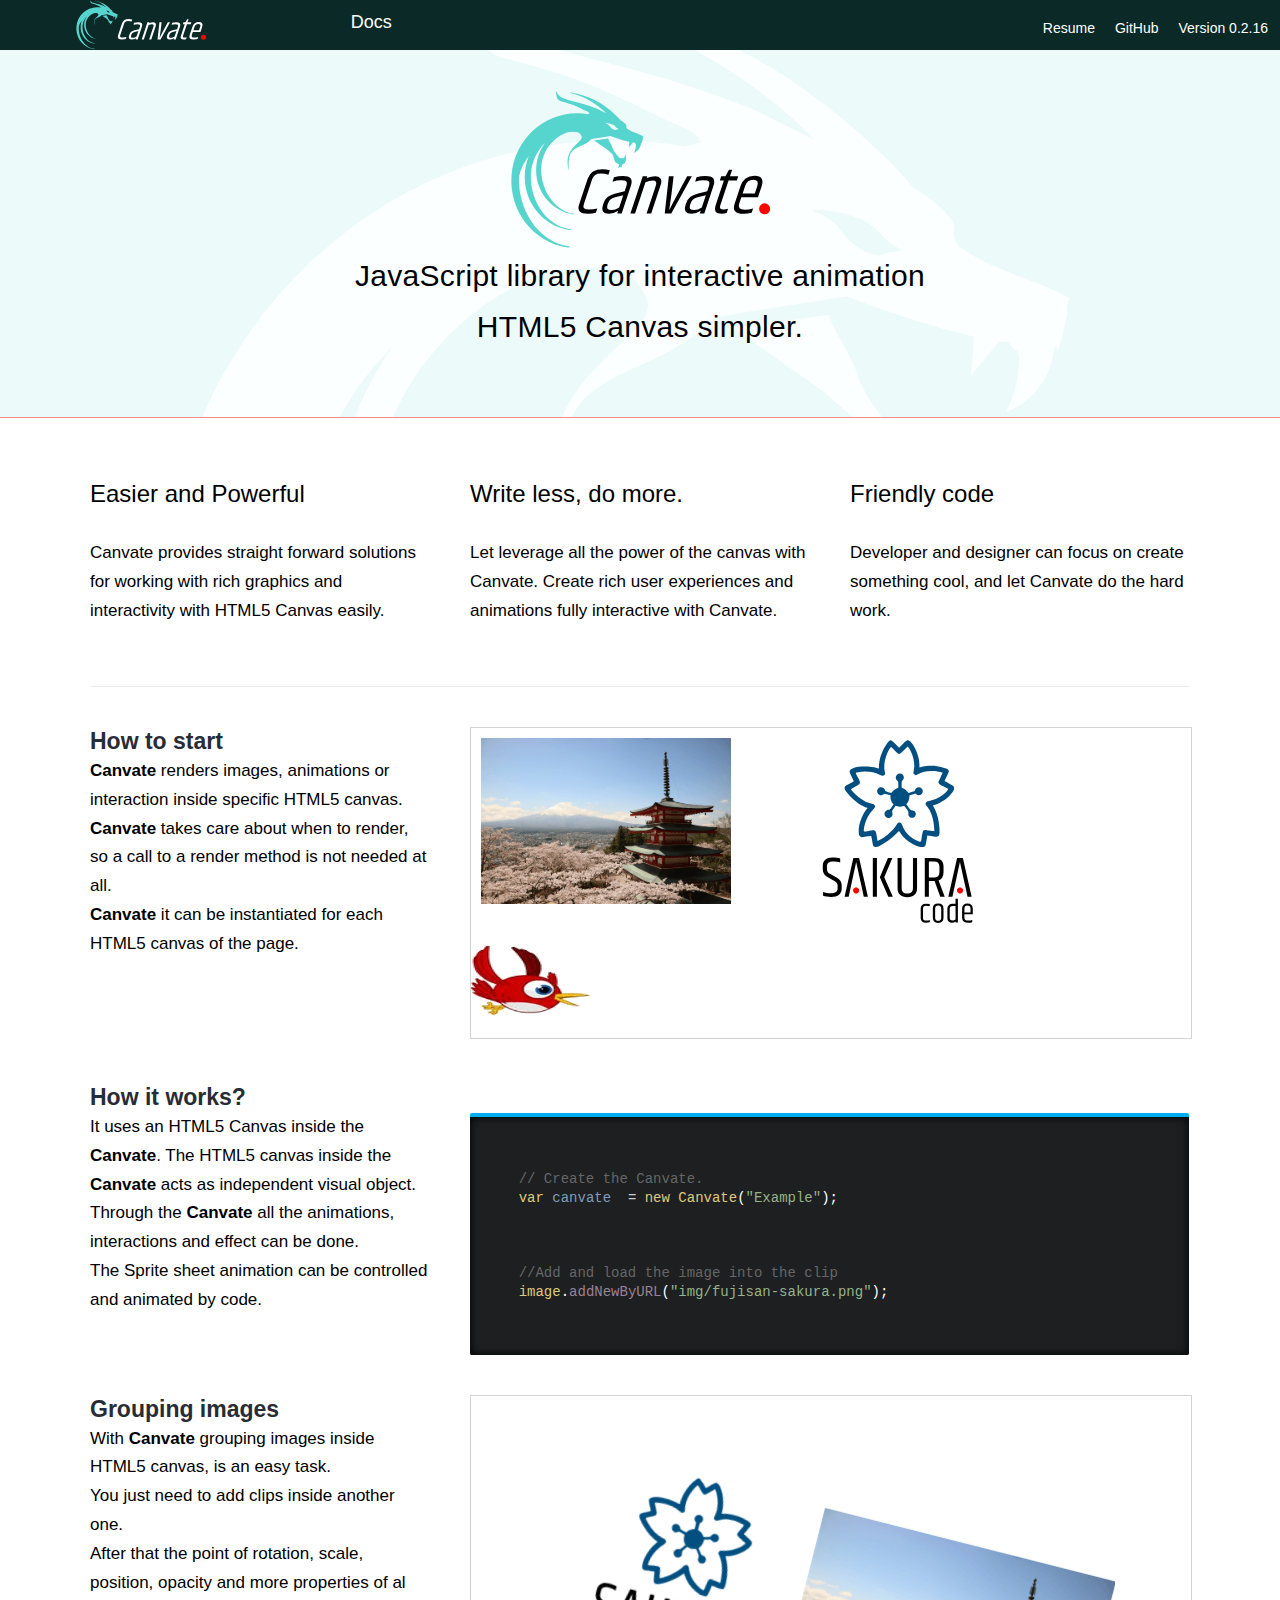
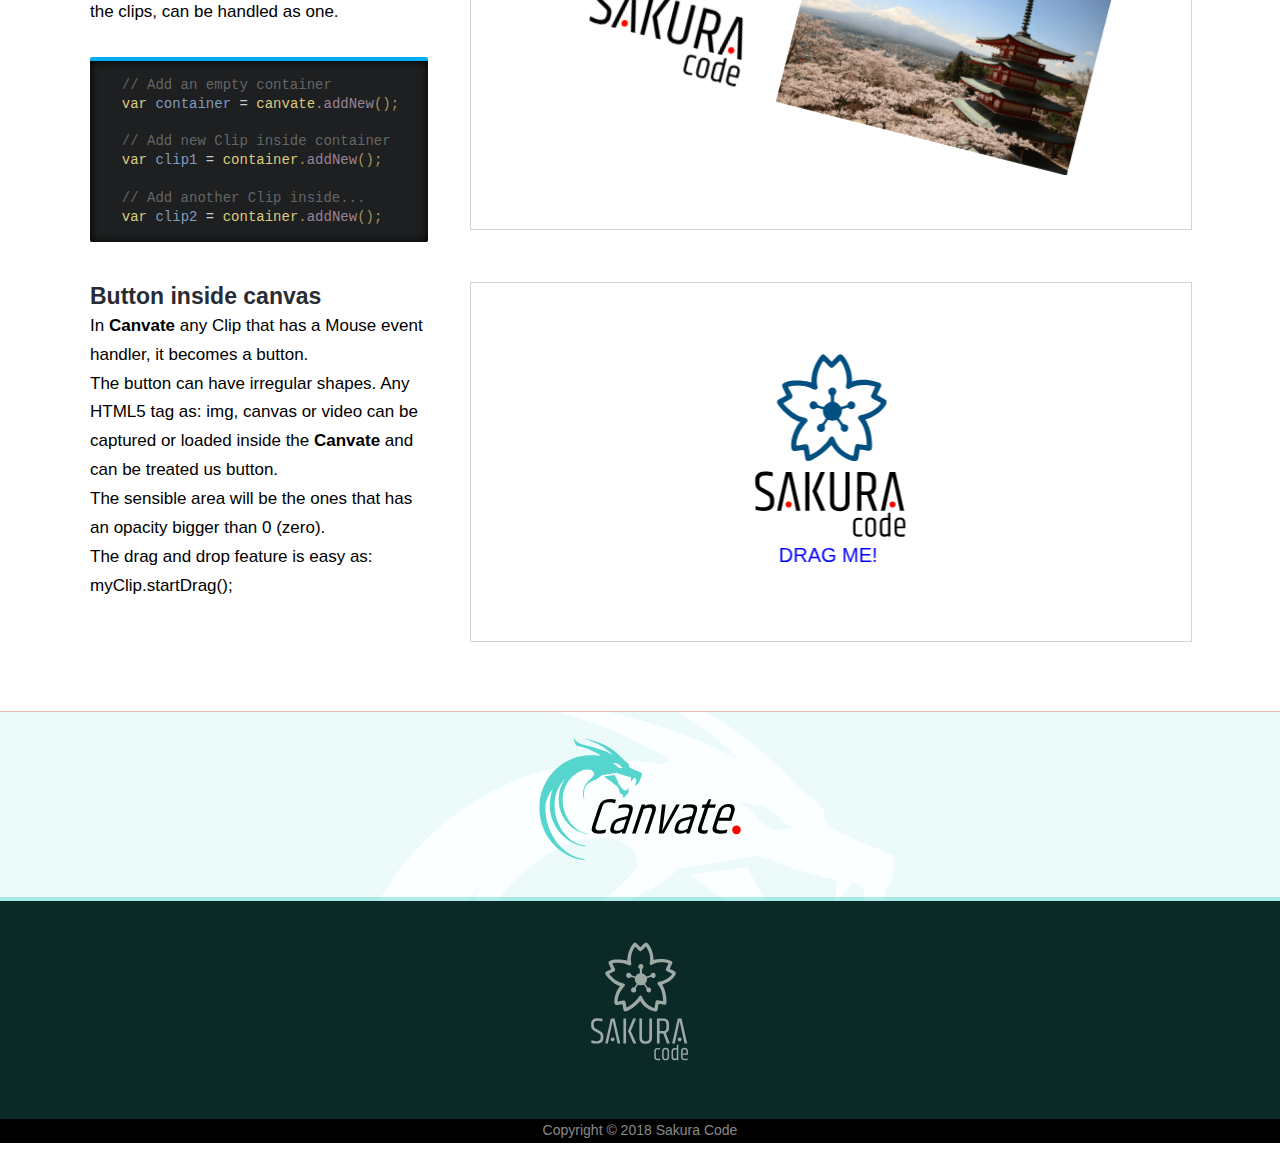
==== commit f93d3a82: "GAME 3d" ====
--- a/canvate/index.html
+++ b/canvate/index.html
@@ -677,7 +677,7 @@
     <body class="full-container">
         <header class="header1 clearfix">
             <section class="column-3">
-                <img src="http://sakuracode.com/canvate/img/canvate-shiroi-aoi-1.svg">
+                <img src="img/canvate-shiroi-aoi-1.svg">
             </section>
             <nav class="column-5">
                 <ul>
@@ -686,16 +686,16 @@
              </nav>
             <aside class="column-4 last">
                 <ul>
-                    <li><a href="js/canvate-0-2-15.js">Version 0.2.15</a></li>
+                    <li><a href="js/canvate-0-2-16.js">Version 0.2.16</a></li>
                     <li><a href="https://github.com/EiseiKashi/canvate/">GitHub</a></li>
-                    <li><a href="http://sakuracode.com/canvate/resume/Eisei-Kashi-Full-Stack-Developer.pdf">Resume</a></li>
+                    <li><a href="resume/Eisei-Kashi-Full-Stack-Developer.pdf">Resume</a></li>
                 </ul>
             </aside>
         </header>
         <header class="full-container mainHeader">
             <section id="header2" class="row clearfix">
                     <section class="column-12">
-                        <img src="http://sakuracode.com/canvate/img/canvate.svg">
+                        <img src="img/canvate.svg">
                         <p>JavaScript library for interactive animation</p>
                         <p>HTML5 Canvas simpler.</p>
                     </section>
@@ -767,7 +767,7 @@
 					<section class="column-2">
                     </section>
                     <section class="column-8">
-                        <img src="http://sakuracode.com/canvate/img/canvate.svg">
+                        <img src="img/canvate.svg">
                     </section>
 					<section class="column-2 last">
                     </section>
@@ -784,7 +784,7 @@
 				<p>Copyright © 2018 Sakura Code</p>
 			</section>
 		</footer>
-        <script src="js/canvate-0-2-15.js"></script>
+        <script src="js/canvate-0-2-16.js"></script>
 		<script src="js/samples.js"></script>
 	</body>
 </html>